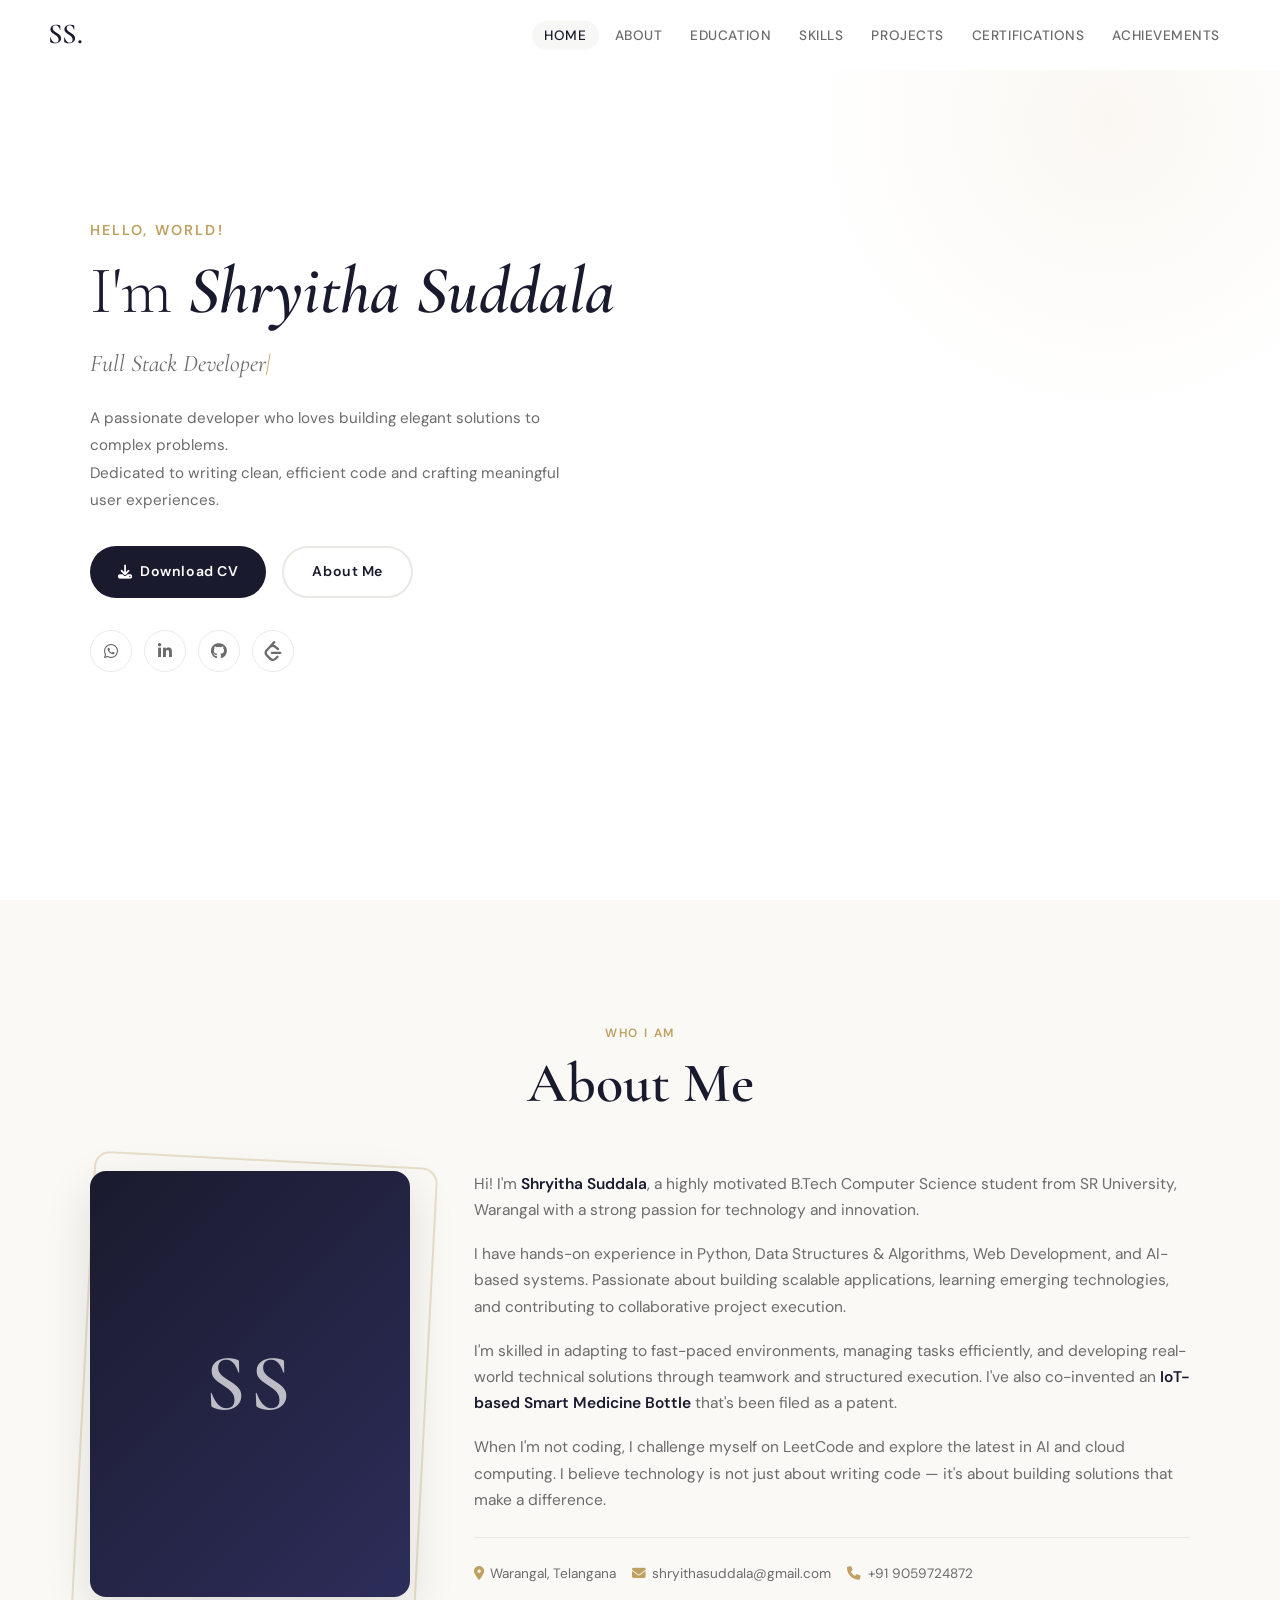
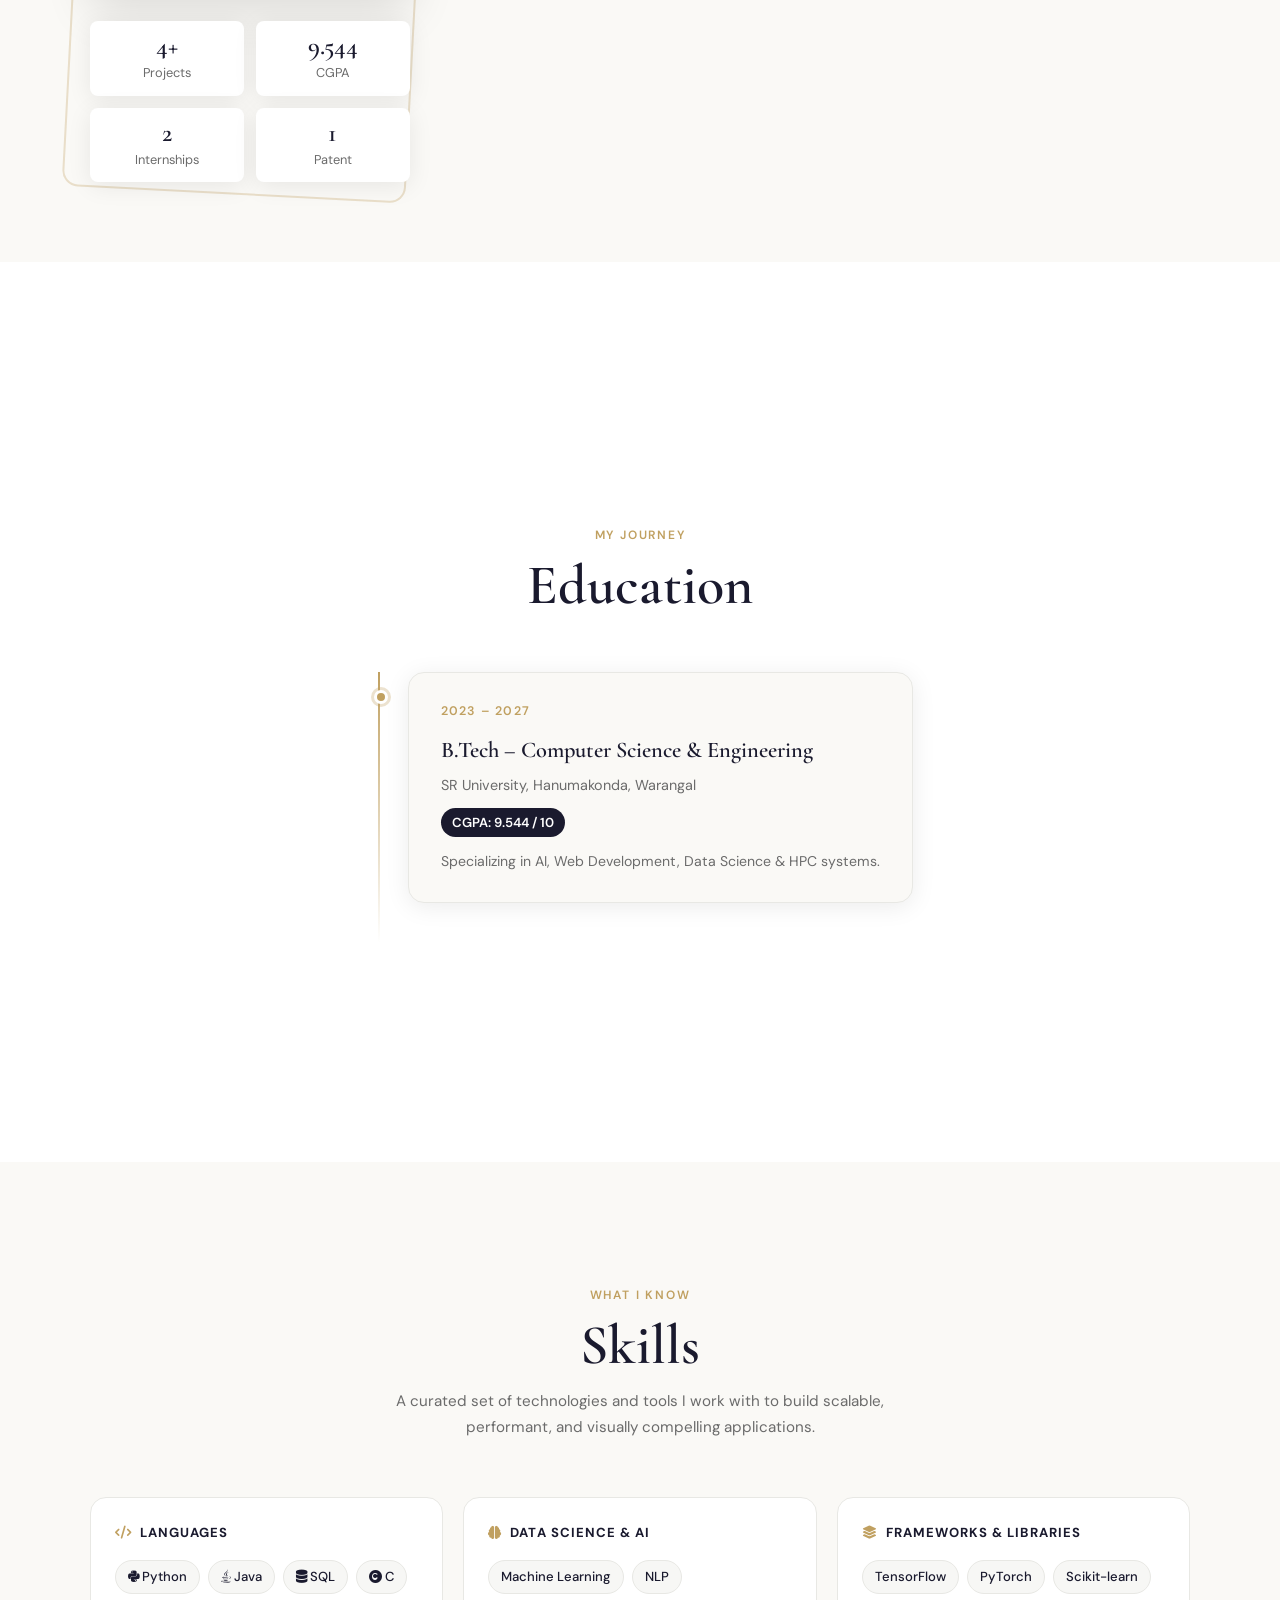
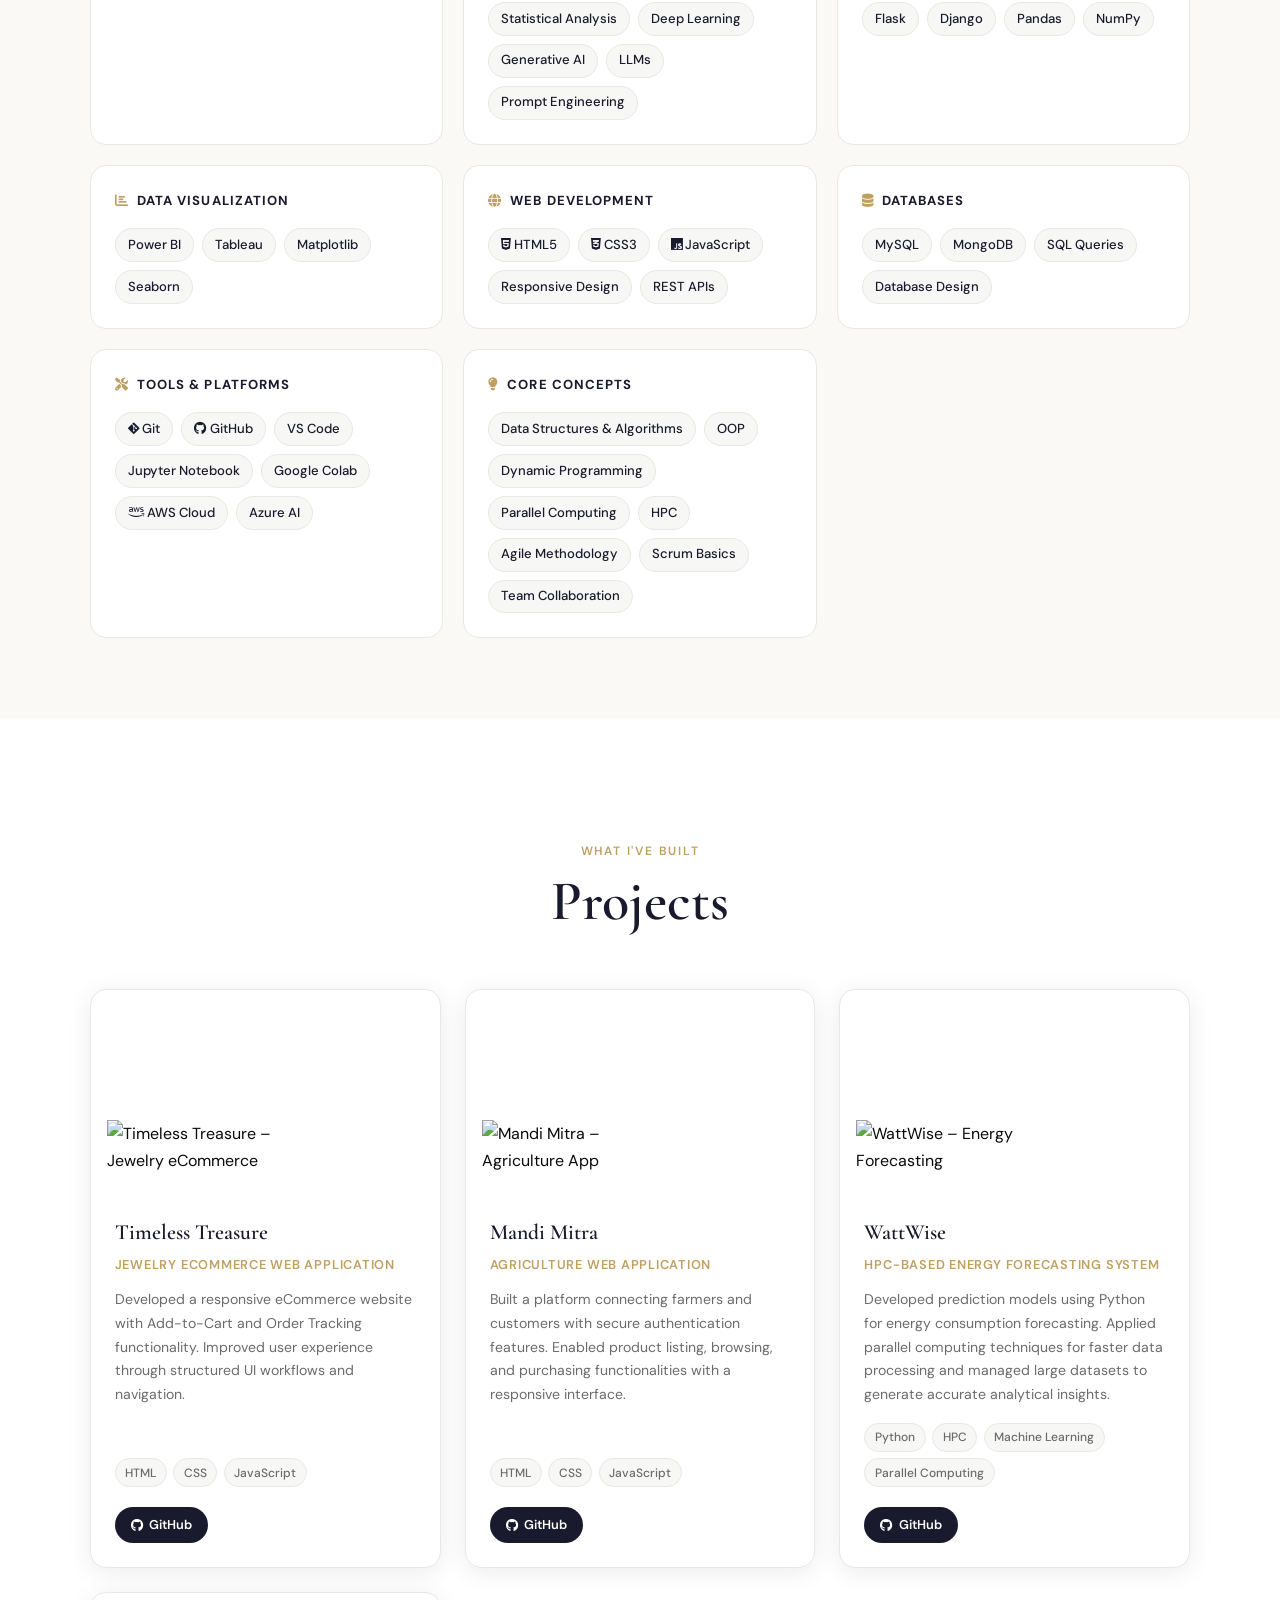
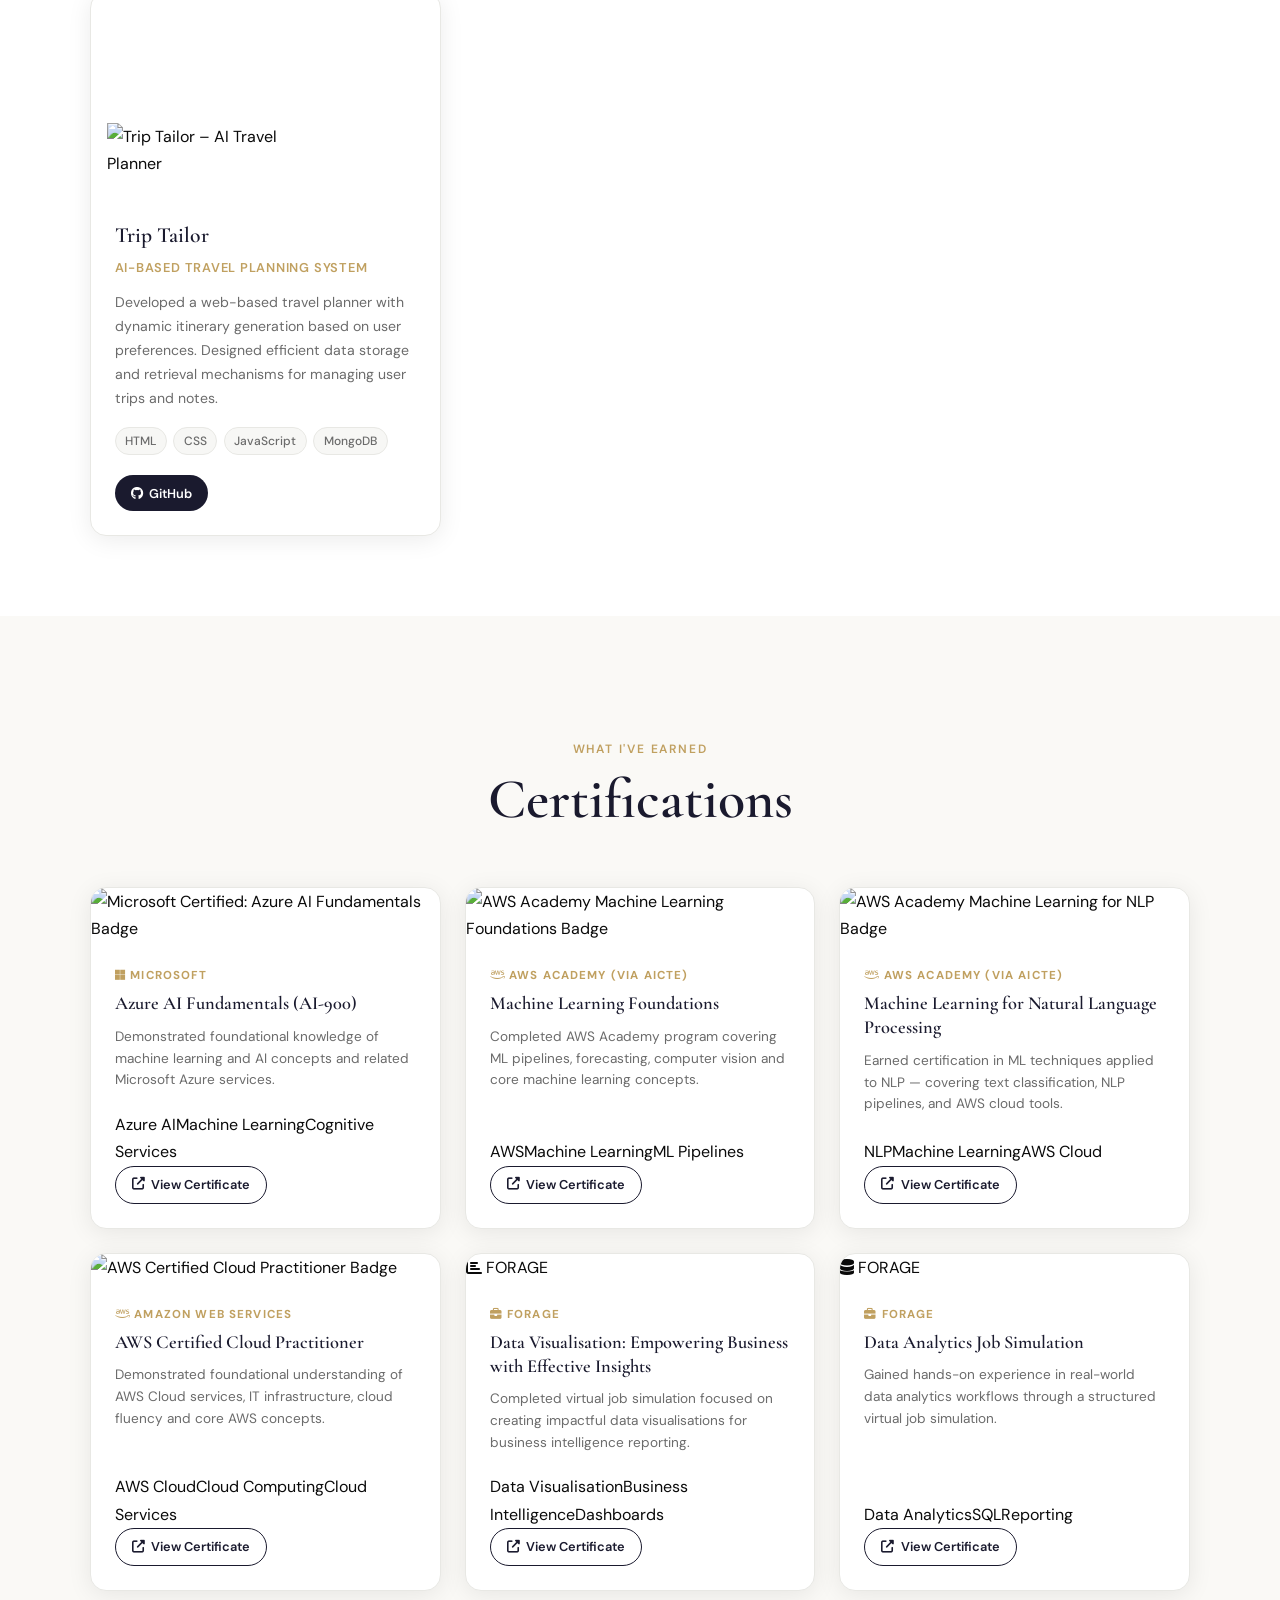
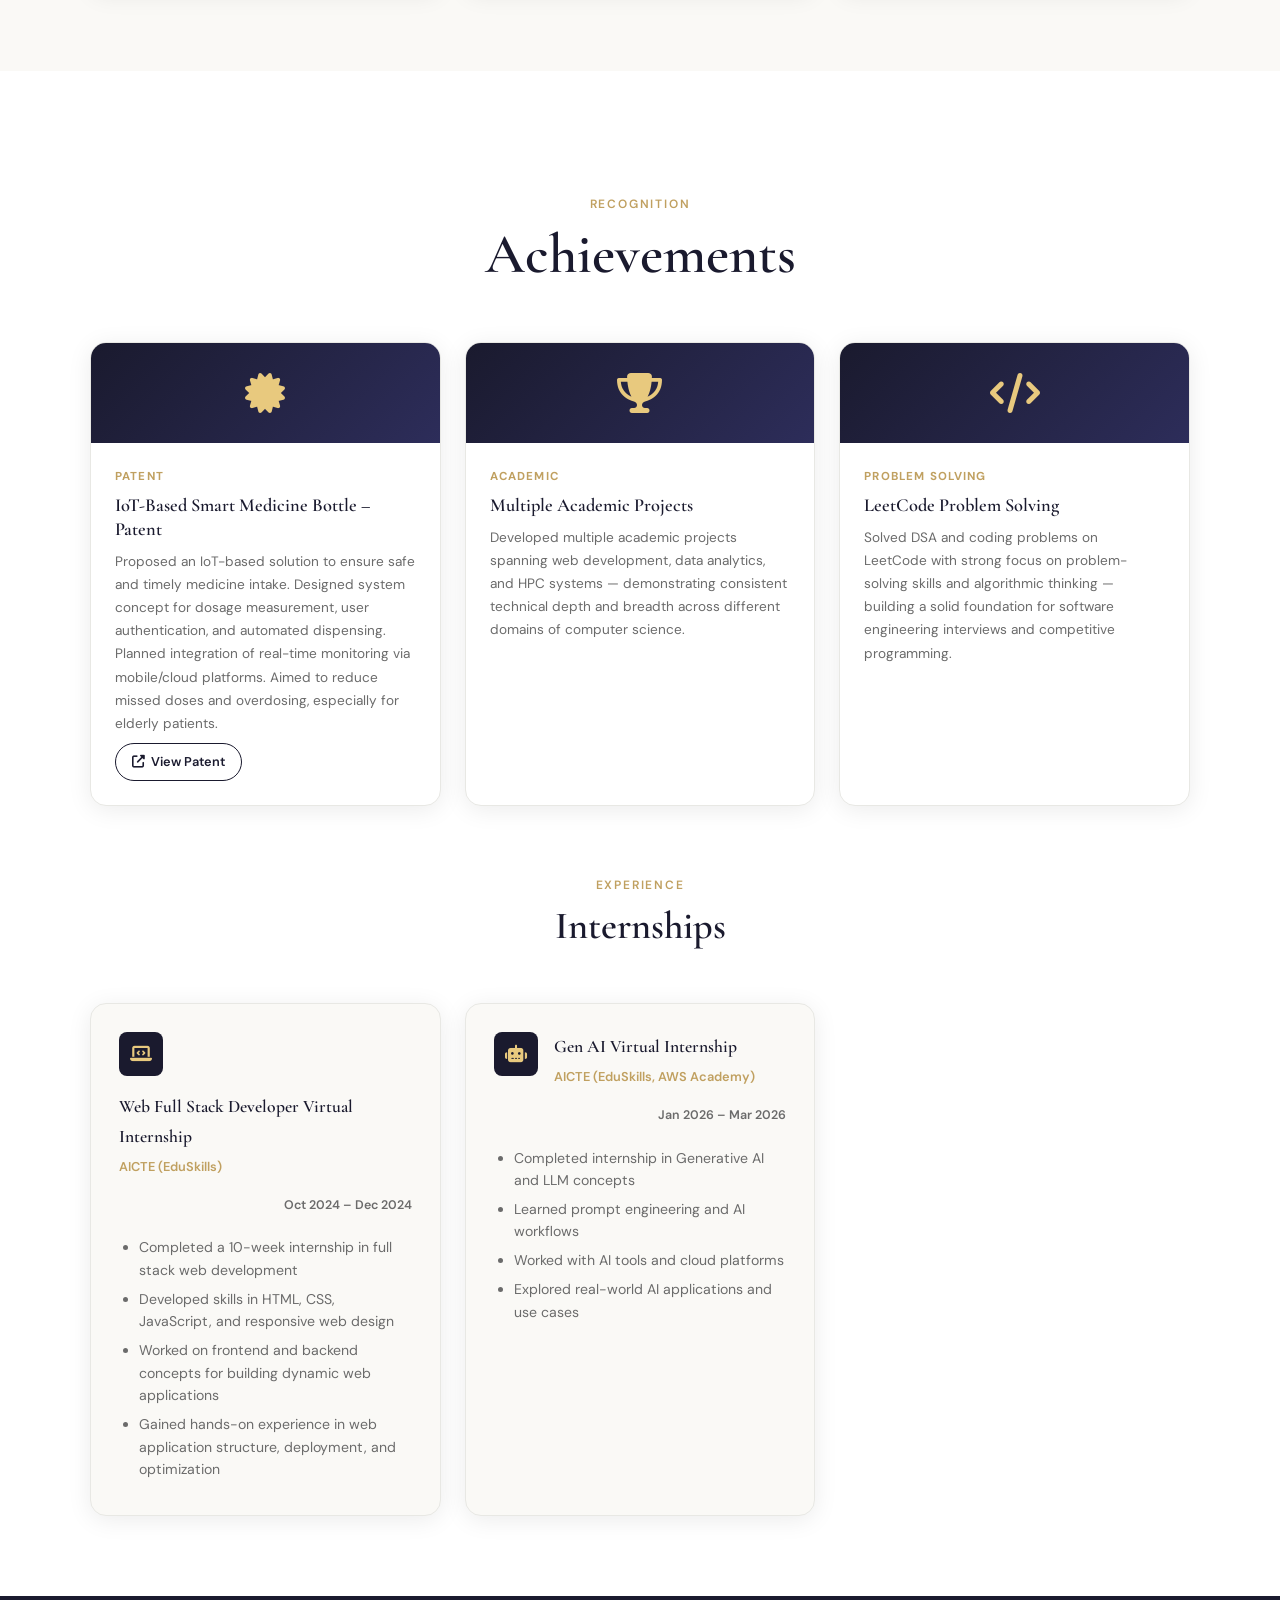
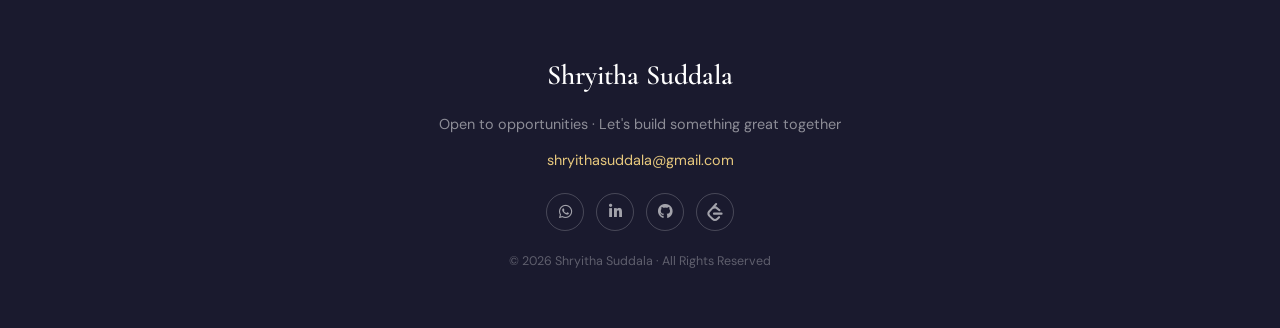
==== index-1.html @ ab0cfb97 "first commit" ====
<!DOCTYPE html>
<html lang="en">
<head>
  <meta charset="UTF-8" />
  <meta name="viewport" content="width=device-width, initial-scale=1.0, maximum-scale=5" />
  <title>Shryitha Suddala – Portfolio</title>
  <link rel="stylesheet" href="style.css" />
  <link rel="preconnect" href="https://fonts.googleapis.com" />
  <link rel="preconnect" href="https://fonts.gstatic.com" crossorigin />
  <link href="https://fonts.googleapis.com/css2?family=Cormorant+Garamond:ital,wght@0,300;0,400;0,600;1,300;1,400&family=DM+Sans:wght@300;400;500;600&display=swap" rel="stylesheet" />
  <link rel="stylesheet" href="https://cdnjs.cloudflare.com/ajax/libs/font-awesome/6.5.0/css/all.min.css" />
</head>
<body>

  <!-- ===== NAVBAR ===== -->
  <nav class="navbar" id="navbar">
    <div class="nav-logo">SS.</div>
    <ul class="nav-links" id="navLinks">
      <li><a href="#home" class="nav-link active">Home</a></li>
      <li><a href="#about" class="nav-link">About</a></li>
      <li><a href="#education" class="nav-link">Education</a></li>
      <li><a href="#skills" class="nav-link">Skills</a></li>
      <li><a href="#projects" class="nav-link">Projects</a></li>
      <li><a href="#certifications" class="nav-link">Certifications</a></li>
      <li><a href="#achievements" class="nav-link">Achievements</a></li>
    </ul>
    <button class="hamburger" id="hamburger" aria-label="Toggle menu">
      <span></span><span></span><span></span>
    </button>
  </nav>

  <!-- ===== HOME ===== -->
  <section class="section home-section" id="home">
    <div class="home-bg-decor"></div>
    <div class="home-content">
      <p class="home-greeting animate-fade-up" style="animation-delay:0.1s">Hello, World!</p>
      <h1 class="home-name animate-fade-up" style="animation-delay:0.25s">
        I'm <em>Shryitha Suddala</em>
      </h1>
      <div class="home-subtitle animate-fade-up" style="animation-delay:0.4s">
        <span class="typed-text" id="typedText"></span><span class="cursor">|</span>
      </div>
      <p class="home-tagline animate-fade-up" style="animation-delay:0.55s">
        A passionate developer who loves building elegant solutions to complex problems.<br>
        Dedicated to writing clean, efficient code and crafting meaningful user experiences.
      </p>
      <div class="home-actions animate-fade-up" style="animation-delay:0.7s">
        <a href="assets/Shryitha_Resume.pdf" class="btn-primary" download>
          <i class="fas fa-download"></i> Download CV
        </a>
        <a href="#about" class="btn-outline">About Me</a>
      </div>
      <div class="social-icons animate-fade-up" style="animation-delay:0.85s">
        <a href="https://wa.me/919059724872" target="_blank" title="WhatsApp" class="social-icon">
          <i class="fab fa-whatsapp"></i>
        </a>
        <a href="https://linkedin.com/in/shryitha-suddala" target="_blank" title="LinkedIn" class="social-icon">
          <i class="fab fa-linkedin-in"></i>
        </a>
        <a href="https://github.com/shryitha" target="_blank" title="GitHub" class="social-icon">
          <i class="fab fa-github"></i>
        </a>
        <a href="https://leetcode.com/shryitha" target="_blank" title="LeetCode" class="social-icon leetcode-icon">
          <!-- LeetCode custom SVG -->
          <svg viewBox="0 0 24 24" width="20" height="20" fill="currentColor">
            <path d="M13.483 0a1.374 1.374 0 0 0-.961.438L7.116 6.226l-3.854 4.126a5.266 5.266 0 0 0-1.209 2.104 5.35 5.35 0 0 0-.125.513 5.527 5.527 0 0 0 .062 2.362 5.83 5.83 0 0 0 .349 1.017 5.938 5.938 0 0 0 1.271 1.818l4.277 4.193.039.038c2.248 2.165 5.852 2.133 8.063-.074l2.396-2.392c.54-.54.54-1.414.003-1.955a1.378 1.378 0 0 0-1.951-.003l-2.396 2.392a3.021 3.021 0 0 1-4.205.038l-.02-.019-4.276-4.193c-.652-.64-.972-1.469-.948-2.263a2.68 2.68 0 0 1 .066-.523 2.545 2.545 0 0 1 .619-1.164L9.13 8.114c1.058-1.134 3.204-1.27 4.43-.278l3.501 2.831c.593.48 1.461.387 1.94-.207a1.384 1.384 0 0 0-.207-1.943l-3.5-2.831c-.8-.647-1.766-1.045-2.774-1.202l2.015-2.158A1.384 1.384 0 0 0 13.483 0zm-2.866 12.815a1.38 1.38 0 0 0-1.38 1.382 1.38 1.38 0 0 0 1.38 1.382H20.79a1.38 1.38 0 0 0 1.38-1.382 1.38 1.38 0 0 0-1.38-1.382z"/>
          </svg>
        </a>
      </div>
    </div>
    <div class="home-photo-wrap animate-scale-in" style="animation-delay:0.3s">
      <div class="home-photo-ring"></div>
      <div class="home-photo-ring ring2"></div>
      <div class="home-photo">
        <img src="assets/images/profile.jpg" alt="Shryitha Suddala" onerror="this.style.display='none';this.parentElement.classList.add('photo-placeholder')" />
        <div class="photo-initials">SS</div>
      </div>
      <div class="badge badge-1">
        <i class="fas fa-code"></i> Developer
      </div>
      <div class="badge badge-2">
        <i class="fas fa-graduation-cap"></i> CGPA 9.544
      </div>
    </div>
  </section>

  <!-- ===== ABOUT ===== -->
  <section class="section about-section" id="about">
    <div class="section-header">
      <span class="section-label">Who I Am</span>
      <h2 class="section-title">About Me</h2>
    </div>
    <div class="about-grid">
      <div class="about-photo-wrap">
        <div class="about-photo-border"></div>
        <div class="about-photo">
          <img src="assets/images/profile.jpg" alt="Shryitha Suddala" onerror="this.style.display='none';this.parentElement.classList.add('photo-placeholder')" />
          <div class="photo-initials">SS</div>
        </div>
        <div class="about-stats">
          <div class="stat-chip"><span>4+</span> Projects</div>
          <div class="stat-chip"><span>9.544</span> CGPA</div>
          <div class="stat-chip"><span>2</span> Internships</div>
          <div class="stat-chip"><span>1</span> Patent</div>
        </div>
      </div>
      <div class="about-text">
        <p>Hi! I'm <strong>Shryitha Suddala</strong>, a highly motivated B.Tech Computer Science student from SR University, Warangal with a strong passion for technology and innovation.</p>
        <p>I have hands-on experience in Python, Data Structures & Algorithms, Web Development, and AI-based systems. Passionate about building scalable applications, learning emerging technologies, and contributing to collaborative project execution.</p>
        <p>I'm skilled in adapting to fast-paced environments, managing tasks efficiently, and developing real-world technical solutions through teamwork and structured execution. I've also co-invented an <strong>IoT-based Smart Medicine Bottle</strong> that's been filed as a patent.</p>
        <p>When I'm not coding, I challenge myself on LeetCode and explore the latest in AI and cloud computing. I believe technology is not just about writing code — it's about building solutions that make a difference.</p>
        <div class="about-contact-row">
          <span><i class="fas fa-map-marker-alt"></i> Warangal, Telangana</span>
          <span><i class="fas fa-envelope"></i> shryithasuddala@gmail.com</span>
          <span><i class="fas fa-phone"></i> +91 9059724872</span>
        </div>
      </div>
    </div>
  </section>

  <!-- ===== EDUCATION ===== -->
  <section class="section education-section" id="education">
    <div class="section-header">
      <span class="section-label">My Journey</span>
      <h2 class="section-title">Education</h2>
    </div>
    <div class="timeline">
      <div class="timeline-item">
        <div class="timeline-dot"></div>
        <div class="timeline-card">
          <div class="timeline-date">2023 – 2027</div>
          <h3>B.Tech – Computer Science & Engineering</h3>
          <p class="timeline-inst">SR University, Hanumakonda, Warangal</p>
          <div class="timeline-cgpa">CGPA: 9.544 / 10</div>
          <p class="timeline-note">Specializing in AI, Web Development, Data Science & HPC systems.</p>
        </div>
      </div>
    </div>
  </section>

  <!-- ===== SKILLS ===== -->
  <section class="section skills-section" id="skills">
    <div class="section-header">
      <span class="section-label">What I Know</span>
      <h2 class="section-title">Skills</h2>
      <p class="section-sub">A curated set of technologies and tools I work with to build scalable, performant, and visually compelling applications.</p>
    </div>
    <div class="skills-grid">

      <div class="skill-group">
        <div class="skill-group-header"><i class="fas fa-code"></i> Languages</div>
        <div class="skill-tags">
          <span><i class="fab fa-python"></i> Python</span>
          <span><i class="fab fa-java"></i> Java</span>
          <span><i class="fas fa-database"></i> SQL</span>
          <span><i class="fas fa-copyright"></i> C</span>
        </div>
      </div>

      <div class="skill-group">
        <div class="skill-group-header"><i class="fas fa-brain"></i> Data Science & AI</div>
        <div class="skill-tags">
          <span>Machine Learning</span>
          <span>NLP</span>
          <span>Statistical Analysis</span>
          <span>Deep Learning</span>
          <span>Generative AI</span>
          <span>LLMs</span>
          <span>Prompt Engineering</span>
        </div>
      </div>

      <div class="skill-group">
        <div class="skill-group-header"><i class="fas fa-layer-group"></i> Frameworks & Libraries</div>
        <div class="skill-tags">
          <span>TensorFlow</span>
          <span>PyTorch</span>
          <span>Scikit-learn</span>
          <span>Flask</span>
          <span>Django</span>
          <span>Pandas</span>
          <span>NumPy</span>
        </div>
      </div>

      <div class="skill-group">
        <div class="skill-group-header"><i class="fas fa-chart-bar"></i> Data Visualization</div>
        <div class="skill-tags">
          <span>Power BI</span>
          <span>Tableau</span>
          <span>Matplotlib</span>
          <span>Seaborn</span>
        </div>
      </div>

      <div class="skill-group">
        <div class="skill-group-header"><i class="fas fa-globe"></i> Web Development</div>
        <div class="skill-tags">
          <span><i class="fab fa-html5"></i> HTML5</span>
          <span><i class="fab fa-css3-alt"></i> CSS3</span>
          <span><i class="fab fa-js"></i> JavaScript</span>
          <span>Responsive Design</span>
          <span>REST APIs</span>
        </div>
      </div>

      <div class="skill-group">
        <div class="skill-group-header"><i class="fas fa-database"></i> Databases</div>
        <div class="skill-tags">
          <span>MySQL</span>
          <span>MongoDB</span>
          <span>SQL Queries</span>
          <span>Database Design</span>
        </div>
      </div>

      <div class="skill-group">
        <div class="skill-group-header"><i class="fas fa-tools"></i> Tools & Platforms</div>
        <div class="skill-tags">
          <span><i class="fab fa-git-alt"></i> Git</span>
          <span><i class="fab fa-github"></i> GitHub</span>
          <span>VS Code</span>
          <span>Jupyter Notebook</span>
          <span>Google Colab</span>
          <span><i class="fab fa-aws"></i> AWS Cloud</span>
          <span>Azure AI</span>
        </div>
      </div>

      <div class="skill-group">
        <div class="skill-group-header"><i class="fas fa-lightbulb"></i> Core Concepts</div>
        <div class="skill-tags">
          <span>Data Structures & Algorithms</span>
          <span>OOP</span>
          <span>Dynamic Programming</span>
          <span>Parallel Computing</span>
          <span>HPC</span>
          <span>Agile Methodology</span>
          <span>Scrum Basics</span>
          <span>Team Collaboration</span>
        </div>
      </div>

    </div>
  </section>

  <!-- ===== PROJECTS ===== -->
  <section class="section projects-section" id="projects">
    <div class="section-header">
      <span class="section-label">What I've Built</span>
      <h2 class="section-title">Projects</h2>
    </div>
    <div class="projects-grid">

      <!-- Timeless Treasure -->
      <div class="project-card">
        <div class="project-img">
          <img src="https://images.unsplash.com/photo-1515562141207-7a88fb7ce338?w=600&q=80&fit=crop" alt="Timeless Treasure – Jewelry eCommerce" loading="lazy" />
          <div class="project-overlay">
            <div class="project-category">Web Development</div>
          </div>
        </div>
        <div class="project-body">
          <h3>Timeless Treasure</h3>
          <p class="project-sub">Jewelry eCommerce Web Application</p>
          <p class="project-desc">Developed a responsive eCommerce website with Add-to-Cart and Order Tracking functionality. Improved user experience through structured UI workflows and navigation.</p>
          <div class="project-tags">
            <span>HTML</span><span>CSS</span><span>JavaScript</span>
          </div>
          <div class="project-links">
            <a href="https://github.com/Shryitha/timeless-treasure" target="_blank" class="project-btn"><i class="fab fa-github"></i> GitHub</a>
          </div>
        </div>
      </div>

      <!-- Mandi Mitra -->
      <div class="project-card">
        <div class="project-img">
          <img src="https://images.unsplash.com/photo-1574323347407-f5e1ad6d020b?w=600&q=80&fit=crop" alt="Mandi Mitra – Agriculture App" loading="lazy" />
          <div class="project-overlay">
            <div class="project-category">Smart Agriculture</div>
          </div>
        </div>
        <div class="project-body">
          <h3>Mandi Mitra</h3>
          <p class="project-sub">Agriculture Web Application</p>
          <p class="project-desc">Built a platform connecting farmers and customers with secure authentication features. Enabled product listing, browsing, and purchasing functionalities with a responsive interface.</p>
          <div class="project-tags">
            <span>HTML</span><span>CSS</span><span>JavaScript</span>
          </div>
          <div class="project-links">
            <a href="https://github.com/Shryitha/mandi-mitra" target="_blank" class="project-btn"><i class="fab fa-github"></i> GitHub</a>
          </div>
        </div>
      </div>

      <!-- WattWise -->
      <div class="project-card">
        <div class="project-img">
          <img src="https://images.unsplash.com/photo-1473341304170-971dccb5ac1e?w=600&q=80&fit=crop" alt="WattWise – Energy Forecasting" loading="lazy" />
          <div class="project-overlay">
            <div class="project-category">High Performance Computing</div>
          </div>
        </div>
        <div class="project-body">
          <h3>WattWise</h3>
          <p class="project-sub">HPC-Based Energy Forecasting System</p>
          <p class="project-desc">Developed prediction models using Python for energy consumption forecasting. Applied parallel computing techniques for faster data processing and managed large datasets to generate accurate analytical insights.</p>
          <div class="project-tags">
            <span>Python</span><span>HPC</span><span>Machine Learning</span><span>Parallel Computing</span>
          </div>
          <div class="project-links">
            <a href="https://github.com/Shryitha/wattwise" target="_blank" class="project-btn"><i class="fab fa-github"></i> GitHub</a>
          </div>
        </div>
      </div>

      <!-- Trip Tailor -->
      <div class="project-card">
        <div class="project-img">
          <img src="https://images.unsplash.com/photo-1488646953014-85cb44e25828?w=600&q=80&fit=crop" alt="Trip Tailor – AI Travel Planner" loading="lazy" />
          <div class="project-overlay">
            <div class="project-category">Artificial Intelligence</div>
          </div>
        </div>
        <div class="project-body">
          <h3>Trip Tailor</h3>
          <p class="project-sub">AI-Based Travel Planning System</p>
          <p class="project-desc">Developed a web-based travel planner with dynamic itinerary generation based on user preferences. Designed efficient data storage and retrieval mechanisms for managing user trips and notes.</p>
          <div class="project-tags">
            <span>HTML</span><span>CSS</span><span>JavaScript</span><span>MongoDB</span>
          </div>
          <div class="project-links">
            <a href="https://github.com/Shryitha/trip-tailor" target="_blank" class="project-btn"><i class="fab fa-github"></i> GitHub</a>
          </div>
        </div>
      </div>

    </div>
  </section>

  <!-- ===== CERTIFICATIONS ===== -->
  <section class="section certs-section" id="certifications">
    <div class="section-header">
      <span class="section-label">What I've Earned</span>
      <h2 class="section-title">Certifications</h2>
    </div>
    <div class="certs-grid">

      <!-- Microsoft Azure AI-900 -->
      <div class="cert-card">
        <div class="cert-badge-wrap">
          <img
            src="https://images.credly.com/images/4136ced8-75d5-4afb-8677-40b6236e2672/azure-ai-fundamentals-600x600.png"
            alt="Microsoft Certified: Azure AI Fundamentals Badge"
            class="cert-badge-img"
            loading="lazy"
          />
        </div>
        <div class="cert-body">
          <span class="cert-issuer"><i class="fab fa-microsoft"></i> Microsoft</span>
          <h3>Azure AI Fundamentals (AI-900)</h3>
          <p class="cert-desc">Demonstrated foundational knowledge of machine learning and AI concepts and related Microsoft Azure services.</p>
          <div class="cert-skills">
            <span>Azure AI</span><span>Machine Learning</span><span>Cognitive Services</span>
          </div>
          <a href="https://learn.microsoft.com/en-us/credentials/certifications/azure-ai-fundamentals/" class="cert-btn" target="_blank"><i class="fas fa-external-link-alt"></i> View Certificate</a>
        </div>
      </div>

      <!-- AWS ML Foundations -->
      <div class="cert-card">
        <div class="cert-badge-wrap">
          <img
            src="https://images.credly.com/images/727c2754-d727-4e27-a1aa-3de2425ce239/blob"
            alt="AWS Academy Machine Learning Foundations Badge"
            class="cert-badge-img"
            loading="lazy"
          />
        </div>
        <div class="cert-body">
          <span class="cert-issuer"><i class="fab fa-aws"></i> AWS Academy (via AICTE)</span>
          <h3>Machine Learning Foundations</h3>
          <p class="cert-desc">Completed AWS Academy program covering ML pipelines, forecasting, computer vision and core machine learning concepts.</p>
          <div class="cert-skills">
            <span>AWS</span><span>Machine Learning</span><span>ML Pipelines</span>
          </div>
          <a href="https://www.credly.com/org/amazon-web-services/badge/aws-academy-graduate-aws-academy-machine-learning-foundations" class="cert-btn" target="_blank"><i class="fas fa-external-link-alt"></i> View Certificate</a>
        </div>
      </div>

      <!-- AWS ML for NLP -->
      <div class="cert-card">
        <div class="cert-badge-wrap">
          <img
            src="https://images.credly.com/images/683b2e3c-0d28-42a2-ab84-7203a209f9d0/blob"
            alt="AWS Academy Machine Learning for NLP Badge"
            class="cert-badge-img"
            loading="lazy"
          />
        </div>
        <div class="cert-body">
          <span class="cert-issuer"><i class="fab fa-aws"></i> AWS Academy (via AICTE)</span>
          <h3>Machine Learning for Natural Language Processing</h3>
          <p class="cert-desc">Earned certification in ML techniques applied to NLP — covering text classification, NLP pipelines, and AWS cloud tools.</p>
          <div class="cert-skills">
            <span>NLP</span><span>Machine Learning</span><span>AWS Cloud</span>
          </div>
          <a href="https://www.credly.com/org/amazon-web-services/badge/aws-academy-graduate-aws-academy-machine-learning-for-natural-language-processing" class="cert-btn" target="_blank"><i class="fas fa-external-link-alt"></i> View Certificate</a>
        </div>
      </div>

      <!-- AWS Cloud Practitioner -->
      <div class="cert-card">
        <div class="cert-badge-wrap">
          <img
            src="https://images.credly.com/images/00634f82-b07f-4bbd-a6bb-53de397fc3a6/image.png"
            alt="AWS Certified Cloud Practitioner Badge"
            class="cert-badge-img"
            loading="lazy"
          />
        </div>
        <div class="cert-body">
          <span class="cert-issuer"><i class="fab fa-aws"></i> Amazon Web Services</span>
          <h3>AWS Certified Cloud Practitioner</h3>
          <p class="cert-desc">Demonstrated foundational understanding of AWS Cloud services, IT infrastructure, cloud fluency and core AWS concepts.</p>
          <div class="cert-skills">
            <span>AWS Cloud</span><span>Cloud Computing</span><span>Cloud Services</span>
          </div>
          <a href="https://www.credly.com/org/amazon-web-services/badge/aws-certified-cloud-practitioner" class="cert-btn" target="_blank"><i class="fas fa-external-link-alt"></i> View Certificate</a>
        </div>
      </div>

      <!-- Forage Data Visualisation -->
      <div class="cert-card">
        <div class="cert-badge-wrap forage-badge">
          <div class="forage-badge-inner">
            <i class="fas fa-chart-bar"></i>
            <span>FORAGE</span>
          </div>
        </div>
        <div class="cert-body">
          <span class="cert-issuer"><i class="fas fa-briefcase"></i> Forage</span>
          <h3>Data Visualisation: Empowering Business with Effective Insights</h3>
          <p class="cert-desc">Completed virtual job simulation focused on creating impactful data visualisations for business intelligence reporting.</p>
          <div class="cert-skills">
            <span>Data Visualisation</span><span>Business Intelligence</span><span>Dashboards</span>
          </div>
          <a href="https://www.theforage.com/" class="cert-btn" target="_blank"><i class="fas fa-external-link-alt"></i> View Certificate</a>
        </div>
      </div>

      <!-- Forage Data Analytics -->
      <div class="cert-card">
        <div class="cert-badge-wrap forage-badge">
          <div class="forage-badge-inner">
            <i class="fas fa-database"></i>
            <span>FORAGE</span>
          </div>
        </div>
        <div class="cert-body">
          <span class="cert-issuer"><i class="fas fa-briefcase"></i> Forage</span>
          <h3>Data Analytics Job Simulation</h3>
          <p class="cert-desc">Gained hands-on experience in real-world data analytics workflows through a structured virtual job simulation.</p>
          <div class="cert-skills">
            <span>Data Analytics</span><span>SQL</span><span>Reporting</span>
          </div>
          <a href="https://www.theforage.com/" class="cert-btn" target="_blank"><i class="fas fa-external-link-alt"></i> View Certificate</a>
        </div>
      </div>

    </div>
  </section>

  <!-- ===== ACHIEVEMENTS ===== -->
  <section class="section achievements-section" id="achievements">
    <div class="section-header">
      <span class="section-label">Recognition</span>
      <h2 class="section-title">Achievements</h2>
    </div>
    <div class="achievements-grid">

      <div class="achievement-card">
        <div class="achievement-icon">
          <i class="fas fa-certificate"></i>
        </div>
        <div class="achievement-body">
          <div class="achievement-tag">Patent</div>
          <h3>IoT-Based Smart Medicine Bottle – Patent</h3>
          <p>Proposed an IoT-based solution to ensure safe and timely medicine intake. Designed system concept for dosage measurement, user authentication, and automated dispensing. Planned integration of real-time monitoring via mobile/cloud platforms. Aimed to reduce missed doses and overdosing, especially for elderly patients.</p>
          <a href="#" class="cert-btn" target="_blank"><i class="fas fa-external-link-alt"></i> View Patent</a>
        </div>
      </div>

      <div class="achievement-card">
        <div class="achievement-icon">
          <i class="fas fa-trophy"></i>
        </div>
        <div class="achievement-body">
          <div class="achievement-tag">Academic</div>
          <h3>Multiple Academic Projects</h3>
          <p>Developed multiple academic projects spanning web development, data analytics, and HPC systems — demonstrating consistent technical depth and breadth across different domains of computer science.</p>
        </div>
      </div>

      <div class="achievement-card">
        <div class="achievement-icon">
          <i class="fas fa-code"></i>
        </div>
        <div class="achievement-body">
          <div class="achievement-tag">Problem Solving</div>
          <h3>LeetCode Problem Solving</h3>
          <p>Solved DSA and coding problems on LeetCode with strong focus on problem-solving skills and algorithmic thinking — building a solid foundation for software engineering interviews and competitive programming.</p>
        </div>
      </div>

    </div>

    <!-- Internships inside achievements for completeness -->
    <div class="section-header" style="margin-top:4rem;">
      <span class="section-label">Experience</span>
      <h2 class="section-title" style="font-size:clamp(1.6rem,3vw,2.4rem);">Internships</h2>
    </div>
    <div class="internship-grid">
      <div class="internship-card">
        <div class="internship-header">
          <div class="internship-icon"><i class="fas fa-laptop-code"></i></div>
          <div>
            <h3>Web Full Stack Developer Virtual Internship</h3>
            <span class="internship-org">AICTE (EduSkills)</span>
          </div>
          <span class="internship-date">Oct 2024 – Dec 2024</span>
        </div>
        <ul>
          <li>Completed a 10-week internship in full stack web development</li>
          <li>Developed skills in HTML, CSS, JavaScript, and responsive web design</li>
          <li>Worked on frontend and backend concepts for building dynamic web applications</li>
          <li>Gained hands-on experience in web application structure, deployment, and optimization</li>
        </ul>
      </div>
      <div class="internship-card">
        <div class="internship-header">
          <div class="internship-icon"><i class="fas fa-robot"></i></div>
          <div>
            <h3>Gen AI Virtual Internship</h3>
            <span class="internship-org">AICTE (EduSkills, AWS Academy)</span>
          </div>
          <span class="internship-date">Jan 2026 – Mar 2026</span>
        </div>
        <ul>
          <li>Completed internship in Generative AI and LLM concepts</li>
          <li>Learned prompt engineering and AI workflows</li>
          <li>Worked with AI tools and cloud platforms</li>
          <li>Explored real-world AI applications and use cases</li>
        </ul>
      </div>
    </div>
  </section>

  <!-- ===== FOOTER ===== -->
  <footer class="footer">
    <div class="footer-inner">
      <p class="footer-name">Shryitha Suddala</p>
      <p class="footer-tagline">Open to opportunities · Let's build something great together</p>
      <a href="mailto:shryithasuddala@gmail.com" class="footer-email">shryithasuddala@gmail.com</a>
      <div class="footer-socials">
        <a href="https://wa.me/919059724872" target="_blank" title="WhatsApp"><i class="fab fa-whatsapp"></i></a>
        <a href="https://linkedin.com/in/shryitha-suddala" target="_blank" title="LinkedIn"><i class="fab fa-linkedin-in"></i></a>
        <a href="https://github.com/shryitha" target="_blank" title="GitHub"><i class="fab fa-github"></i></a>
        <a href="https://leetcode.com/shryitha" target="_blank" title="LeetCode">
          <svg viewBox="0 0 24 24" width="18" height="18" fill="currentColor">
            <path d="M13.483 0a1.374 1.374 0 0 0-.961.438L7.116 6.226l-3.854 4.126a5.266 5.266 0 0 0-1.209 2.104 5.35 5.35 0 0 0-.125.513 5.527 5.527 0 0 0 .062 2.362 5.83 5.83 0 0 0 .349 1.017 5.938 5.938 0 0 0 1.271 1.818l4.277 4.193.039.038c2.248 2.165 5.852 2.133 8.063-.074l2.396-2.392c.54-.54.54-1.414.003-1.955a1.378 1.378 0 0 0-1.951-.003l-2.396 2.392a3.021 3.021 0 0 1-4.205.038l-.02-.019-4.276-4.193c-.652-.64-.972-1.469-.948-2.263a2.68 2.68 0 0 1 .066-.523 2.545 2.545 0 0 1 .619-1.164L9.13 8.114c1.058-1.134 3.204-1.27 4.43-.278l3.501 2.831c.593.48 1.461.387 1.94-.207a1.384 1.384 0 0 0-.207-1.943l-3.5-2.831c-.8-.647-1.766-1.045-2.774-1.202l2.015-2.158A1.384 1.384 0 0 0 13.483 0zm-2.866 12.815a1.38 1.38 0 0 0-1.38 1.382 1.38 1.38 0 0 0 1.38 1.382H20.79a1.38 1.38 0 0 0 1.38-1.382 1.38 1.38 0 0 0-1.38-1.382z"/>
          </svg>
        </a>
      </div>
      <p class="footer-copy">© 2026 Shryitha Suddala · All Rights Reserved</p>
    </div>
  </footer>

  <a href="#home" class="back-to-top" id="backToTop" title="Back to top"><i class="fas fa-arrow-up"></i></a>

  <script src="script.js"></script>
</body>
</html>
---- style.css ----
/* ===========================
   SHRYITHA SUDDALA – PORTFOLIO
   =========================== */

/* ---- CSS Variables ---- */
:root {
  --white: #ffffff;
  --black: #0a0a0a;
  --off-white: #f7f7f5;
  --cream: #faf9f6;
  --accent: #1a1a2e;
  --accent2: #c0a060;
  --accent3: #e8c97e;
  --muted: #6b6b6b;
  --border: #e8e8e4;
  --card-bg: #ffffff;
  --shadow: 0 4px 24px rgba(0,0,0,0.08);
  --shadow-lg: 0 16px 48px rgba(0,0,0,0.12);
  --radius: 16px;
  --radius-sm: 8px;
  --nav-h: 70px;
  --font-display: 'Cormorant Garamond', Georgia, serif;
  --font-body: 'DM Sans', system-ui, sans-serif;
  --transition: 0.3s cubic-bezier(0.4,0,0.2,1);
}

/* ---- Reset ---- */
*, *::before, *::after { box-sizing: border-box; margin: 0; padding: 0; }
html { scroll-behavior: smooth; }
body {
  font-family: var(--font-body);
  background: var(--white);
  color: var(--black);
  line-height: 1.7;
  overflow-x: hidden;
}
img { max-width: 100%; display: block; }
a { text-decoration: none; color: inherit; }
ul { list-style: none; }

/* ---- Scrollbar ---- */
::-webkit-scrollbar { width: 6px; }
::-webkit-scrollbar-track { background: var(--cream); }
::-webkit-scrollbar-thumb { background: var(--accent2); border-radius: 10px; }

/* ============================================================
   NAVBAR
   ============================================================ */
.navbar {
  position: fixed;
  top: 0; left: 0; right: 0;
  z-index: 1000;
  height: var(--nav-h);
  display: flex;
  align-items: center;
  justify-content: space-between;
  padding: 0 clamp(1.5rem, 5vw, 3rem);
  background: rgba(255,255,255,0.92);
  backdrop-filter: blur(16px);
  -webkit-backdrop-filter: blur(16px);
  border-bottom: 1px solid transparent;
  transition: border-color var(--transition), box-shadow var(--transition);
}
.navbar.scrolled {
  border-bottom-color: var(--border);
  box-shadow: 0 2px 20px rgba(0,0,0,0.06);
}
.nav-logo {
  font-family: var(--font-display);
  font-size: 1.8rem;
  font-weight: 600;
  color: var(--accent);
  letter-spacing: -0.02em;
}
.nav-links {
  display: flex;
  gap: 0.25rem;
  align-items: center;
}
.nav-link {
  font-size: 0.85rem;
  font-weight: 500;
  letter-spacing: 0.04em;
  text-transform: uppercase;
  padding: 0.4rem 0.75rem;
  border-radius: 100px;
  color: var(--muted);
  transition: color var(--transition), background var(--transition);
}
.nav-link:hover, .nav-link.active {
  color: var(--accent);
  background: var(--off-white);
}
.hamburger {
  display: none;
  flex-direction: column;
  gap: 5px;
  background: none;
  border: none;
  cursor: pointer;
  padding: 4px;
}
.hamburger span {
  display: block;
  width: 24px;
  height: 2px;
  background: var(--accent);
  border-radius: 2px;
  transition: var(--transition);
}
.hamburger.open span:nth-child(1) { transform: translateY(7px) rotate(45deg); }
.hamburger.open span:nth-child(2) { opacity: 0; }
.hamburger.open span:nth-child(3) { transform: translateY(-7px) rotate(-45deg); }

/* ============================================================
   SECTIONS SHARED
   ============================================================ */
.section {
  min-height: 100vh;
  padding: calc(var(--nav-h) + 3rem) clamp(1.5rem, 7vw, 6rem) 5rem;
  display: flex;
  flex-direction: column;
  justify-content: center;
}
.section-header {
  text-align: center;
  margin-bottom: 3.5rem;
}
.section-label {
  display: inline-block;
  font-size: 0.75rem;
  font-weight: 600;
  text-transform: uppercase;
  letter-spacing: 0.15em;
  color: var(--accent2);
  margin-bottom: 0.6rem;
}
.section-title {
  font-family: var(--font-display);
  font-size: clamp(2.2rem, 5vw, 3.5rem);
  font-weight: 600;
  color: var(--accent);
  line-height: 1.1;
}
.section-sub {
  margin-top: 0.75rem;
  color: var(--muted);
  font-size: 0.95rem;
  max-width: 560px;
  margin-left: auto;
  margin-right: auto;
}

/* ============================================================
   ANIMATIONS
   ============================================================ */
@keyframes fadeUp {
  from { opacity: 0; transform: translateY(28px); }
  to   { opacity: 1; transform: translateY(0); }
}
@keyframes scaleIn {
  from { opacity: 0; transform: scale(0.85); }
  to   { opacity: 1; transform: scale(1); }
}
@keyframes spin {
  to { transform: rotate(360deg); }
}
@keyframes float {
  0%, 100% { transform: translateY(0); }
  50% { transform: translateY(-10px); }
}
@keyframes blink {
  0%, 100% { opacity: 1; }
  50% { opacity: 0; }
}
.animate-fade-up {
  opacity: 0;
  animation: fadeUp 0.7s ease forwards;
}
.animate-scale-in {
  opacity: 0;
  animation: scaleIn 0.8s ease forwards;
}

/* ============================================================
   HOME SECTION
   ============================================================ */
.home-section {
  min-height: 100vh;
  padding-top: var(--nav-h);
  display: flex;
  flex-direction: row;
  align-items: center;
  justify-content: space-between;
  gap: 3rem;
  background: var(--white);
  position: relative;
  overflow: hidden;
}
.home-bg-decor {
  position: absolute;
  top: -20%;
  right: -10%;
  width: 600px;
  height: 600px;
  background: radial-gradient(circle, rgba(192,160,96,0.08) 0%, transparent 70%);
  pointer-events: none;
}
.home-content {
  flex: 1;
  max-width: 600px;
  z-index: 1;
}
.home-greeting {
  font-size: 0.9rem;
  font-weight: 600;
  text-transform: uppercase;
  letter-spacing: 0.15em;
  color: var(--accent2);
  margin-bottom: 0.75rem;
}
.home-name {
  font-family: var(--font-display);
  font-size: clamp(2.4rem, 5.5vw, 4.2rem);
  font-weight: 300;
  line-height: 1.1;
  color: var(--accent);
  margin-bottom: 1rem;
}
.home-name em {
  font-style: italic;
  font-weight: 600;
  color: var(--accent);
}
.home-subtitle {
  font-family: var(--font-display);
  font-size: clamp(1.1rem, 2.5vw, 1.5rem);
  font-style: italic;
  color: var(--muted);
  margin-bottom: 1.25rem;
  min-height: 2rem;
}
.cursor {
  animation: blink 1s infinite;
  color: var(--accent2);
}
.home-tagline {
  font-size: 0.95rem;
  color: var(--muted);
  line-height: 1.8;
  margin-bottom: 2rem;
  max-width: 480px;
}
.home-actions {
  display: flex;
  gap: 1rem;
  flex-wrap: wrap;
  margin-bottom: 2rem;
}
.btn-primary {
  display: inline-flex;
  align-items: center;
  gap: 0.5rem;
  padding: 0.75rem 1.75rem;
  background: var(--accent);
  color: var(--white);
  border-radius: 100px;
  font-size: 0.88rem;
  font-weight: 600;
  letter-spacing: 0.04em;
  transition: transform var(--transition), box-shadow var(--transition);
}
.btn-primary:hover {
  transform: translateY(-2px);
  box-shadow: 0 8px 24px rgba(26,26,46,0.25);
}
.btn-outline {
  display: inline-flex;
  align-items: center;
  padding: 0.75rem 1.75rem;
  border: 2px solid var(--border);
  border-radius: 100px;
  font-size: 0.88rem;
  font-weight: 600;
  letter-spacing: 0.04em;
  color: var(--accent);
  transition: border-color var(--transition), background var(--transition);
}
.btn-outline:hover {
  border-color: var(--accent);
  background: var(--off-white);
}
.social-icons {
  display: flex;
  gap: 0.75rem;
  align-items: center;
}
.social-icon {
  width: 42px;
  height: 42px;
  border-radius: 50%;
  border: 1.5px solid var(--border);
  display: grid;
  place-items: center;
  color: var(--muted);
  font-size: 1rem;
  transition: border-color var(--transition), color var(--transition), transform var(--transition);
}
.social-icon:hover {
  border-color: var(--accent);
  color: var(--accent);
  transform: translateY(-3px);
}

/* Home Photo */
.home-photo-wrap {
  position: relative;
  width: 340px;
  flex-shrink: 0;
  z-index: 1;
  animation: float 6s ease-in-out infinite;
}
.home-photo-ring {
  position: absolute;
  inset: -20px;
  border-radius: 50%;
  border: 1.5px dashed rgba(192,160,96,0.35);
  animation: spin 20s linear infinite;
}
.ring2 {
  inset: -40px;
  border-color: rgba(192,160,96,0.15);
  animation-duration: 32s;
  animation-direction: reverse;
}
.home-photo {
  width: 260px;
  height: 260px;
  border-radius: 50%;
  overflow: hidden;
  margin: 40px auto;
  background: linear-gradient(135deg, var(--accent) 0%, #2d2d5a 100%);
  border: 4px solid var(--white);
  box-shadow: var(--shadow-lg);
  position: relative;
}
.home-photo img {
  width: 100%;
  height: 100%;
  object-fit: cover;
}
.photo-initials {
  position: absolute;
  inset: 0;
  display: flex;
  align-items: center;
  justify-content: center;
  font-family: var(--font-display);
  font-size: 3.5rem;
  font-weight: 600;
  color: rgba(255,255,255,0.7);
  letter-spacing: 0.05em;
}
.home-photo img + .photo-initials { display: none; }
.photo-placeholder .photo-initials { display: flex; }
.badge {
  position: absolute;
  background: var(--white);
  border-radius: 100px;
  padding: 0.4rem 0.85rem;
  font-size: 0.78rem;
  font-weight: 600;
  box-shadow: var(--shadow);
  color: var(--accent);
  display: flex;
  align-items: center;
  gap: 0.4rem;
}
.badge-1 { top: 30px; right: -10px; }
.badge-2 { bottom: 30px; left: -10px; }

/* ============================================================
   ABOUT SECTION
   ============================================================ */
.about-section { background: var(--cream); }
.about-grid {
  display: grid;
  grid-template-columns: 320px 1fr;
  gap: 4rem;
  align-items: start;
}
.about-photo-wrap {
  position: relative;
  text-align: center;
}
.about-photo-border {
  position: absolute;
  inset: -12px;
  border-radius: var(--radius);
  border: 2px solid var(--accent2);
  opacity: 0.3;
  transform: rotate(3deg);
}
.about-photo {
  width: 100%;
  aspect-ratio: 3/4;
  border-radius: var(--radius);
  overflow: hidden;
  background: linear-gradient(135deg, var(--accent) 0%, #2d2d5a 100%);
  position: relative;
  box-shadow: var(--shadow-lg);
}
.about-photo img {
  width: 100%;
  height: 100%;
  object-fit: cover;
}
.about-photo .photo-initials {
  font-size: 5rem;
}
.about-stats {
  display: grid;
  grid-template-columns: 1fr 1fr;
  gap: 0.75rem;
  margin-top: 1.5rem;
}
.stat-chip {
  background: var(--white);
  border-radius: var(--radius-sm);
  padding: 0.75rem;
  text-align: center;
  box-shadow: var(--shadow);
  font-size: 0.8rem;
  color: var(--muted);
}
.stat-chip span {
  display: block;
  font-family: var(--font-display);
  font-size: 1.6rem;
  font-weight: 600;
  color: var(--accent);
  line-height: 1;
  margin-bottom: 0.2rem;
}
.about-text p {
  color: var(--muted);
  margin-bottom: 1.1rem;
  font-size: 0.97rem;
}
.about-text strong { color: var(--accent); font-weight: 600; }
.about-contact-row {
  display: flex;
  flex-wrap: wrap;
  gap: 1rem;
  margin-top: 1.5rem;
  padding-top: 1.5rem;
  border-top: 1px solid var(--border);
  font-size: 0.85rem;
  color: var(--muted);
}
.about-contact-row span { display: flex; align-items: center; gap: 0.4rem; }
.about-contact-row i { color: var(--accent2); }

/* ============================================================
   EDUCATION SECTION
   ============================================================ */
.education-section { background: var(--white); }
.timeline {
  max-width: 720px;
  margin: 0 auto;
  position: relative;
  padding-left: 2.5rem;
}
.timeline::before {
  content: '';
  position: absolute;
  left: 10px;
  top: 0;
  bottom: 0;
  width: 2px;
  background: linear-gradient(to bottom, var(--accent2), transparent);
}
.timeline-item {
  position: relative;
  margin-bottom: 2.5rem;
}
.timeline-dot {
  position: absolute;
  left: -2.1rem;
  top: 1.1rem;
  width: 14px;
  height: 14px;
  border-radius: 50%;
  background: var(--accent2);
  border: 3px solid var(--white);
  box-shadow: 0 0 0 3px rgba(192,160,96,0.3);
}
.timeline-card {
  background: var(--cream);
  border: 1px solid var(--border);
  border-radius: var(--radius);
  padding: 1.75rem 2rem;
  box-shadow: var(--shadow);
  transition: box-shadow var(--transition), transform var(--transition);
}
.timeline-card:hover {
  box-shadow: var(--shadow-lg);
  transform: translateY(-2px);
}
.timeline-date {
  font-size: 0.78rem;
  font-weight: 600;
  text-transform: uppercase;
  letter-spacing: 0.1em;
  color: var(--accent2);
  margin-bottom: 0.5rem;
}
.timeline-card h3 {
  font-family: var(--font-display);
  font-size: 1.4rem;
  font-weight: 600;
  color: var(--accent);
  margin-bottom: 0.3rem;
}
.timeline-inst {
  color: var(--muted);
  font-size: 0.9rem;
  margin-bottom: 0.6rem;
}
.timeline-cgpa {
  display: inline-block;
  background: var(--accent);
  color: var(--white);
  font-size: 0.82rem;
  font-weight: 600;
  padding: 0.2rem 0.7rem;
  border-radius: 100px;
  margin-bottom: 0.8rem;
}
.timeline-note {
  color: var(--muted);
  font-size: 0.88rem;
}

/* ============================================================
   SKILLS SECTION
   ============================================================ */
.skills-section { background: var(--cream); }
.skills-grid {
  display: grid;
  grid-template-columns: repeat(auto-fill, minmax(280px, 1fr));
  gap: 1.25rem;
  max-width: 1100px;
  margin: 0 auto;
}
.skill-group {
  background: var(--white);
  border: 1px solid var(--border);
  border-radius: var(--radius);
  padding: 1.5rem;
  transition: box-shadow var(--transition), transform var(--transition);
}
.skill-group:hover {
  box-shadow: var(--shadow-lg);
  transform: translateY(-3px);
}
.skill-group-header {
  display: flex;
  align-items: center;
  gap: 0.5rem;
  font-size: 0.82rem;
  font-weight: 700;
  text-transform: uppercase;
  letter-spacing: 0.08em;
  color: var(--accent);
  margin-bottom: 1rem;
}
.skill-group-header i { color: var(--accent2); }
.skill-tags {
  display: flex;
  flex-wrap: wrap;
  gap: 0.5rem;
}
.skill-tags span {
  background: var(--off-white);
  border: 1px solid var(--border);
  border-radius: 100px;
  padding: 0.3rem 0.75rem;
  font-size: 0.82rem;
  color: var(--accent);
  font-weight: 500;
  transition: background var(--transition), border-color var(--transition);
}
.skill-tags span:hover {
  background: var(--accent);
  color: var(--white);
  border-color: var(--accent);
}

/* ============================================================
   PROJECTS SECTION
   ============================================================ */
.projects-section { background: var(--white); }
.projects-grid {
  display: grid;
  grid-template-columns: repeat(auto-fill, minmax(300px, 1fr));
  gap: 1.5rem;
  max-width: 1200px;
  margin: 0 auto;
}
.project-card {
  background: var(--white);
  border: 1px solid var(--border);
  border-radius: var(--radius);
  overflow: hidden;
  box-shadow: var(--shadow);
  transition: box-shadow var(--transition), transform var(--transition);
  display: flex;
  flex-direction: column;
}
.project-card:hover {
  box-shadow: var(--shadow-lg);
  transform: translateY(-6px);
}
.project-img {
  height: 200px;
  position: relative;
  display: flex;
  align-items: flex-end;
  padding: 1rem;
}
.project-img-1 {
  background: linear-gradient(135deg, #1a1a2e 0%, #c0a060 100%);
}
.project-img-2 {
  background: linear-gradient(135deg, #2d5a27 0%, #6ab04c 100%);
}
.project-img-3 {
  background: linear-gradient(135deg, #1a2e4a 0%, #3498db 100%);
}
.project-img-4 {
  background: linear-gradient(135deg, #4a1a2e 0%, #e91e63 100%);
}
.project-category {
  background: rgba(255,255,255,0.15);
  backdrop-filter: blur(8px);
  color: white;
  font-size: 0.72rem;
  font-weight: 700;
  text-transform: uppercase;
  letter-spacing: 0.1em;
  padding: 0.3rem 0.7rem;
  border-radius: 100px;
}
.project-body {
  padding: 1.5rem;
  flex: 1;
  display: flex;
  flex-direction: column;
}
.project-body h3 {
  font-family: var(--font-display);
  font-size: 1.35rem;
  font-weight: 600;
  color: var(--accent);
  margin-bottom: 0.2rem;
}
.project-sub {
  font-size: 0.8rem;
  color: var(--accent2);
  font-weight: 600;
  text-transform: uppercase;
  letter-spacing: 0.06em;
  margin-bottom: 0.75rem;
}
.project-desc {
  font-size: 0.88rem;
  color: var(--muted);
  line-height: 1.7;
  flex: 1;
  margin-bottom: 1rem;
}
.project-tags {
  display: flex;
  flex-wrap: wrap;
  gap: 0.4rem;
  margin-bottom: 1.25rem;
}
.project-tags span {
  background: var(--off-white);
  border: 1px solid var(--border);
  border-radius: 100px;
  padding: 0.2rem 0.6rem;
  font-size: 0.75rem;
  color: var(--muted);
  font-weight: 500;
}
.project-links {
  display: flex;
  gap: 0.75rem;
}
.project-btn {
  display: inline-flex;
  align-items: center;
  gap: 0.4rem;
  padding: 0.45rem 1rem;
  border-radius: 100px;
  font-size: 0.8rem;
  font-weight: 600;
  background: var(--accent);
  color: var(--white);
  transition: opacity var(--transition), transform var(--transition);
}
.project-btn:hover {
  opacity: 0.85;
  transform: translateY(-1px);
}

/* ============================================================
   CERTIFICATIONS SECTION
   ============================================================ */
.certs-section { background: var(--cream); }
.certs-grid {
  display: grid;
  grid-template-columns: repeat(auto-fill, minmax(300px, 1fr));
  gap: 1.5rem;
  max-width: 1100px;
  margin: 0 auto;
}
.cert-card {
  background: var(--white);
  border: 1px solid var(--border);
  border-radius: var(--radius);
  overflow: hidden;
  display: flex;
  flex-direction: column;
  box-shadow: var(--shadow);
  transition: box-shadow var(--transition), transform var(--transition);
}
.cert-card:hover {
  box-shadow: var(--shadow-lg);
  transform: translateY(-4px);
}
.cert-logo {
  height: 120px;
  display: grid;
  place-items: center;
  font-size: 3.5rem;
}
.cert-logo.microsoft { background: linear-gradient(135deg, #00a4ef 0%, #7fba00 50%, #f25022 75%, #ffb900 100%); color: white; }
.cert-logo.aws { background: linear-gradient(135deg, #232f3e 0%, #ff9900 100%); color: white; }
.cert-logo.forage { background: linear-gradient(135deg, #6c63ff 0%, #3ecf8e 100%); color: white; }
.cert-body {
  padding: 1.5rem;
  flex: 1;
  display: flex;
  flex-direction: column;
}
.cert-issuer {
  font-size: 0.72rem;
  font-weight: 700;
  text-transform: uppercase;
  letter-spacing: 0.1em;
  color: var(--accent2);
  margin-bottom: 0.4rem;
}
.cert-body h3 {
  font-family: var(--font-display);
  font-size: 1.15rem;
  font-weight: 600;
  color: var(--accent);
  margin-bottom: 0.6rem;
  line-height: 1.3;
}
.cert-desc {
  font-size: 0.85rem;
  color: var(--muted);
  flex: 1;
  margin-bottom: 1.25rem;
  line-height: 1.6;
}
.cert-btn {
  display: inline-flex;
  align-items: center;
  gap: 0.4rem;
  padding: 0.45rem 1rem;
  border-radius: 100px;
  font-size: 0.8rem;
  font-weight: 600;
  border: 1.5px solid var(--accent);
  color: var(--accent);
  width: fit-content;
  transition: background var(--transition), color var(--transition);
}
.cert-btn:hover {
  background: var(--accent);
  color: var(--white);
}

/* ============================================================
   ACHIEVEMENTS SECTION
   ============================================================ */
.achievements-section { background: var(--white); }
.achievements-grid {
  display: grid;
  grid-template-columns: repeat(auto-fill, minmax(300px, 1fr));
  gap: 1.5rem;
  max-width: 1100px;
  margin: 0 auto;
}
.achievement-card {
  background: var(--white);
  border: 1px solid var(--border);
  border-radius: var(--radius);
  padding: 0;
  overflow: hidden;
  box-shadow: var(--shadow);
  transition: box-shadow var(--transition), transform var(--transition);
  display: flex;
  flex-direction: column;
}
.achievement-card:hover {
  box-shadow: var(--shadow-lg);
  transform: translateY(-4px);
}
.achievement-icon {
  height: 100px;
  display: grid;
  place-items: center;
  font-size: 2.5rem;
  background: linear-gradient(135deg, var(--accent) 0%, #2d2d5a 100%);
  color: var(--accent3);
}
.achievement-body {
  padding: 1.5rem;
  flex: 1;
  display: flex;
  flex-direction: column;
  gap: 0.5rem;
}
.achievement-tag {
  font-size: 0.72rem;
  font-weight: 700;
  text-transform: uppercase;
  letter-spacing: 0.1em;
  color: var(--accent2);
}
.achievement-body h3 {
  font-family: var(--font-display);
  font-size: 1.15rem;
  font-weight: 600;
  color: var(--accent);
  line-height: 1.3;
}
.achievement-body p {
  font-size: 0.85rem;
  color: var(--muted);
  line-height: 1.7;
  flex: 1;
}

/* Internships */
.internship-grid {
  display: grid;
  grid-template-columns: repeat(auto-fill, minmax(340px, 1fr));
  gap: 1.5rem;
  max-width: 1100px;
  margin: 0 auto;
}
.internship-card {
  background: var(--cream);
  border: 1px solid var(--border);
  border-radius: var(--radius);
  padding: 1.75rem;
  box-shadow: var(--shadow);
}
.internship-header {
  display: flex;
  align-items: flex-start;
  gap: 1rem;
  margin-bottom: 1.25rem;
  flex-wrap: wrap;
}
.internship-icon {
  width: 44px;
  height: 44px;
  border-radius: var(--radius-sm);
  background: var(--accent);
  color: var(--accent3);
  display: grid;
  place-items: center;
  font-size: 1.1rem;
  flex-shrink: 0;
}
.internship-header h3 {
  font-family: var(--font-display);
  font-size: 1.1rem;
  font-weight: 600;
  color: var(--accent);
  margin: 0;
}
.internship-org {
  font-size: 0.8rem;
  color: var(--accent2);
  font-weight: 600;
}
.internship-date {
  margin-left: auto;
  font-size: 0.78rem;
  font-weight: 600;
  color: var(--muted);
  white-space: nowrap;
}
.internship-card ul {
  list-style: disc;
  padding-left: 1.25rem;
}
.internship-card ul li {
  font-size: 0.88rem;
  color: var(--muted);
  margin-bottom: 0.4rem;
  line-height: 1.6;
}

/* ============================================================
   FOOTER
   ============================================================ */
.footer {
  background: var(--accent);
  color: rgba(255,255,255,0.7);
  padding: 3.5rem clamp(1.5rem, 5vw, 4rem);
}
.footer-inner {
  max-width: 600px;
  margin: 0 auto;
  text-align: center;
  display: flex;
  flex-direction: column;
  align-items: center;
  gap: 0.75rem;
}
.footer-name {
  font-family: var(--font-display);
  font-size: 1.75rem;
  font-weight: 600;
  color: var(--white);
}
.footer-tagline {
  font-size: 0.9rem;
  color: rgba(255,255,255,0.5);
}
.footer-email {
  font-size: 0.9rem;
  color: var(--accent3);
  transition: opacity var(--transition);
}
.footer-email:hover { opacity: 0.75; }
.footer-socials {
  display: flex;
  gap: 0.75rem;
  margin-top: 0.5rem;
}
.footer-socials a {
  width: 38px;
  height: 38px;
  border-radius: 50%;
  border: 1.5px solid rgba(255,255,255,0.2);
  display: grid;
  place-items: center;
  color: rgba(255,255,255,0.6);
  font-size: 0.95rem;
  transition: border-color var(--transition), color var(--transition);
}
.footer-socials a:hover {
  border-color: var(--accent3);
  color: var(--accent3);
}
.footer-copy {
  font-size: 0.78rem;
  color: rgba(255,255,255,0.3);
  margin-top: 0.5rem;
}

/* ============================================================
   BACK TO TOP
   ============================================================ */
.back-to-top {
  position: fixed;
  bottom: 2rem;
  right: 2rem;
  width: 44px;
  height: 44px;
  border-radius: 50%;
  background: var(--accent);
  color: var(--white);
  display: grid;
  place-items: center;
  font-size: 0.95rem;
  box-shadow: var(--shadow-lg);
  opacity: 0;
  pointer-events: none;
  transition: opacity var(--transition), transform var(--transition);
  z-index: 999;
}
.back-to-top.visible {
  opacity: 1;
  pointer-events: auto;
}
.back-to-top:hover {
  transform: translateY(-3px);
}

/* ============================================================
   RESPONSIVE
   ============================================================ */
@media (max-width: 900px) {
  .home-section {
    flex-direction: column-reverse;
    text-align: center;
    padding-top: calc(var(--nav-h) + 2rem);
    min-height: auto;
    padding-bottom: 4rem;
  }
  .home-content { max-width: 100%; }
  .home-tagline { max-width: 100%; }
  .home-actions, .social-icons { justify-content: center; }
  .home-photo-wrap { width: 220px; margin: 0 auto; }
  .home-photo { width: 180px; height: 180px; }
  .badge-1 { right: -20px; top: 10px; }
  .badge-2 { left: -20px; bottom: 10px; }

  .about-grid { grid-template-columns: 1fr; }
  .about-photo-wrap { max-width: 280px; margin: 0 auto; }
  .about-photo { aspect-ratio: 1; }

  .nav-links {
    display: none;
    position: fixed;
    top: var(--nav-h);
    left: 0; right: 0;
    background: var(--white);
    flex-direction: column;
    padding: 1.5rem;
    gap: 0.5rem;
    box-shadow: var(--shadow-lg);
    border-top: 1px solid var(--border);
  }
  .nav-links.open { display: flex; }
  .hamburger { display: flex; }
}

@media (max-width: 600px) {
  .section { padding-left: 1.25rem; padding-right: 1.25rem; }
  .skills-grid, .projects-grid, .certs-grid, .achievements-grid, .internship-grid {
    grid-template-columns: 1fr;
  }
  .timeline { padding-left: 1.5rem; }
  .internship-date { width: 100%; }
  .about-stats { grid-template-columns: repeat(4, 1fr); }
  .stat-chip span { font-size: 1.2rem; }
}
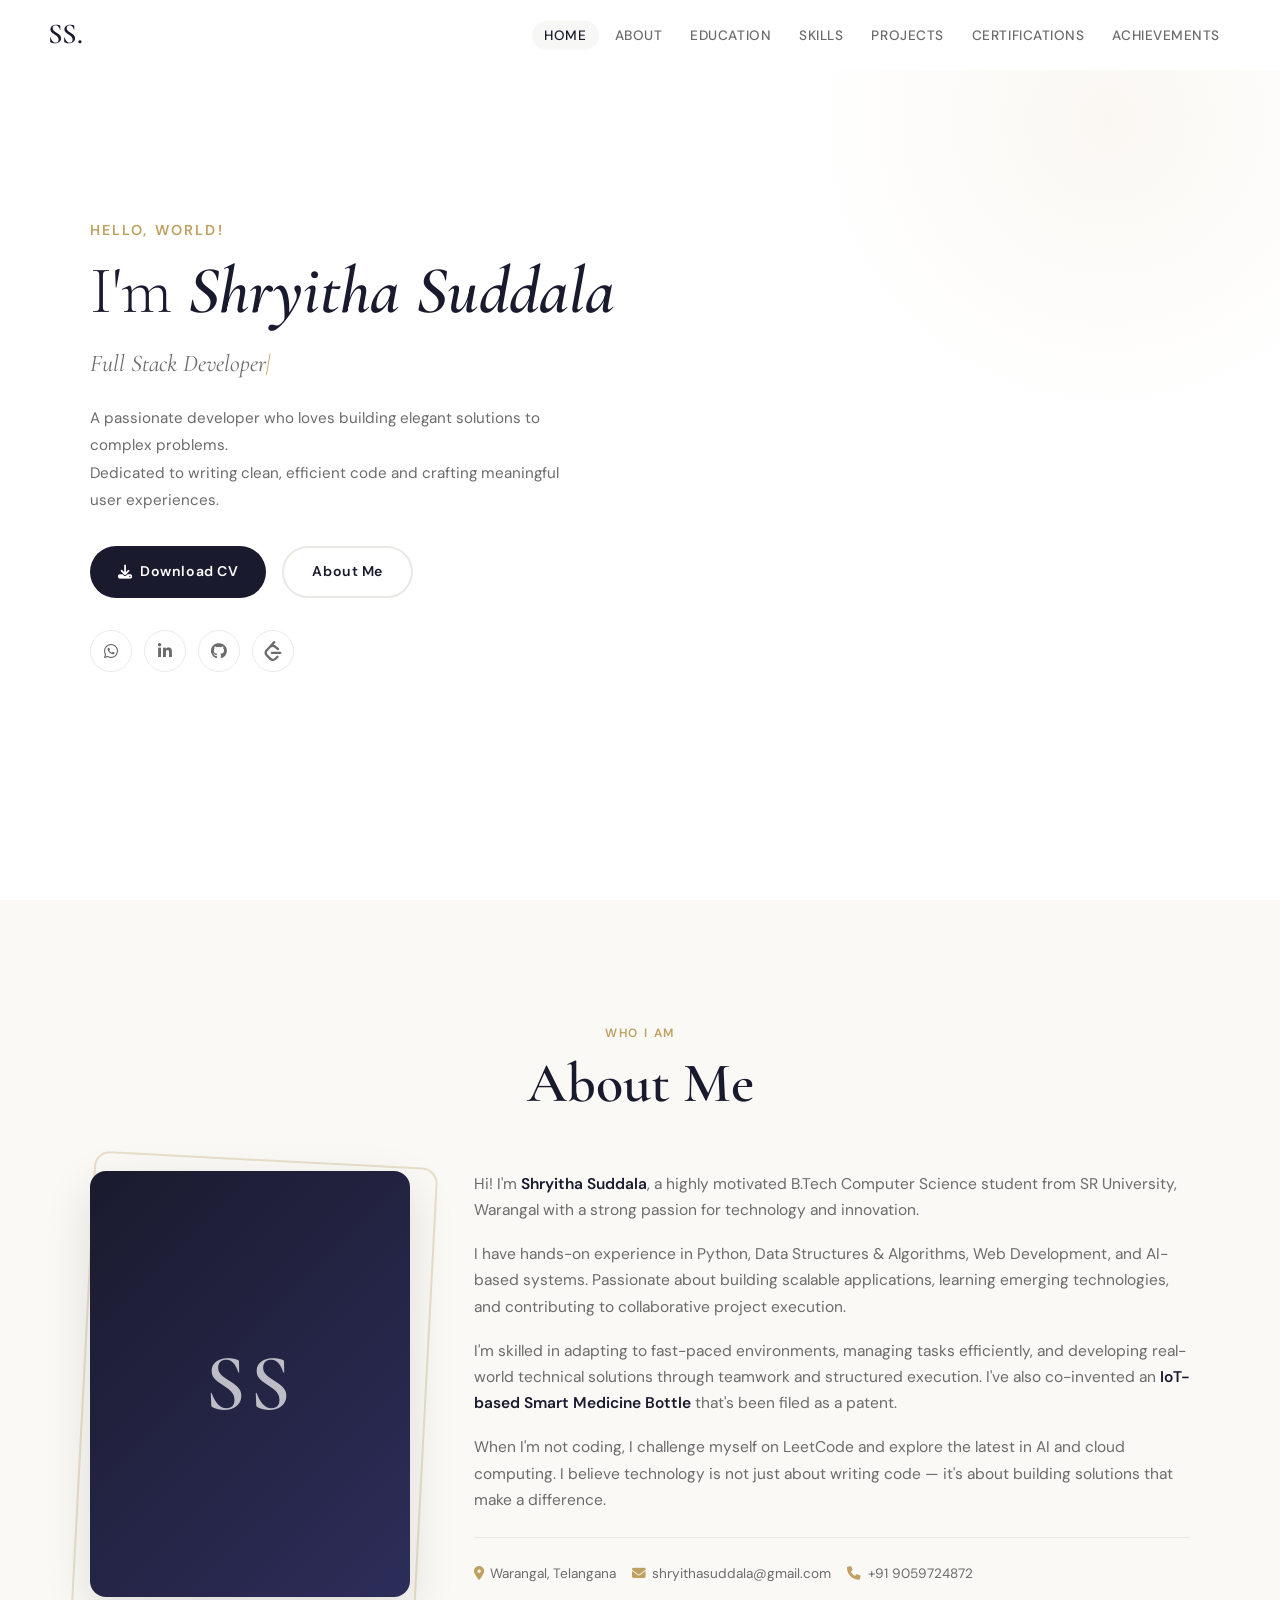
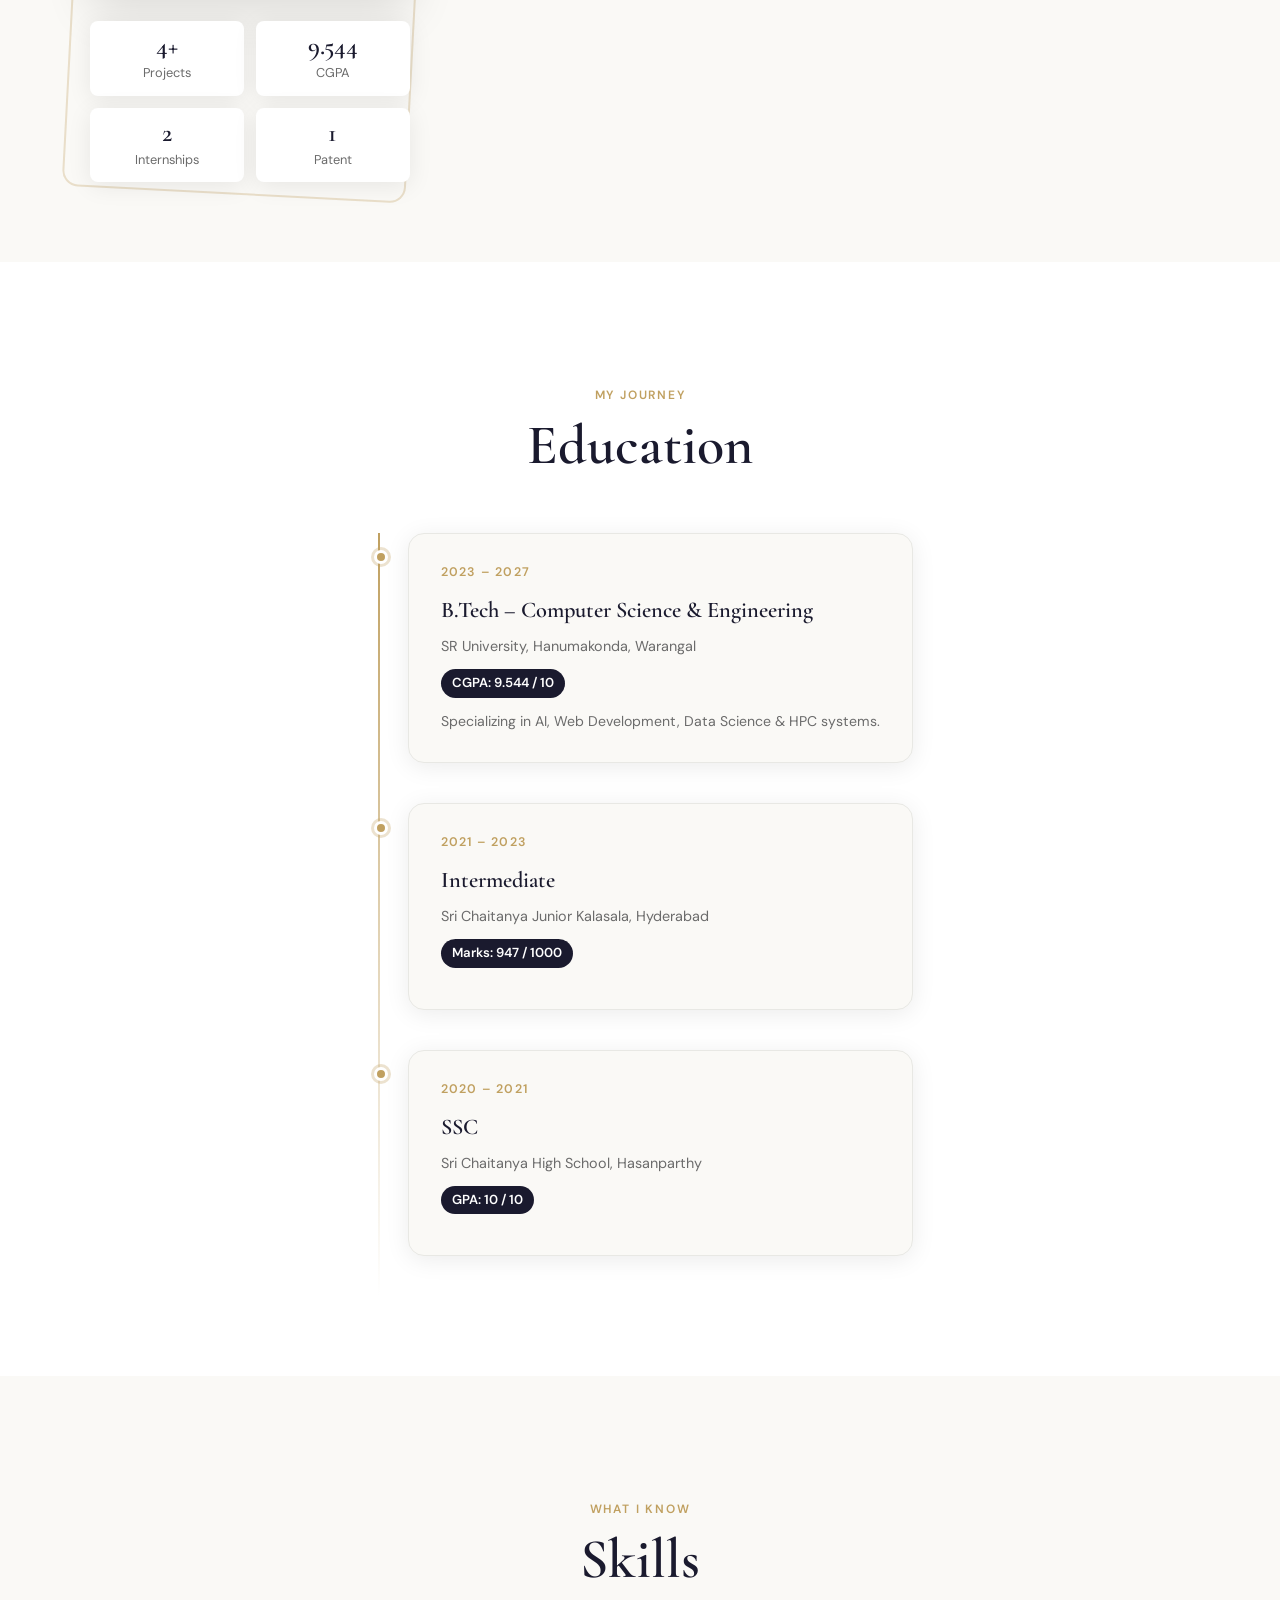
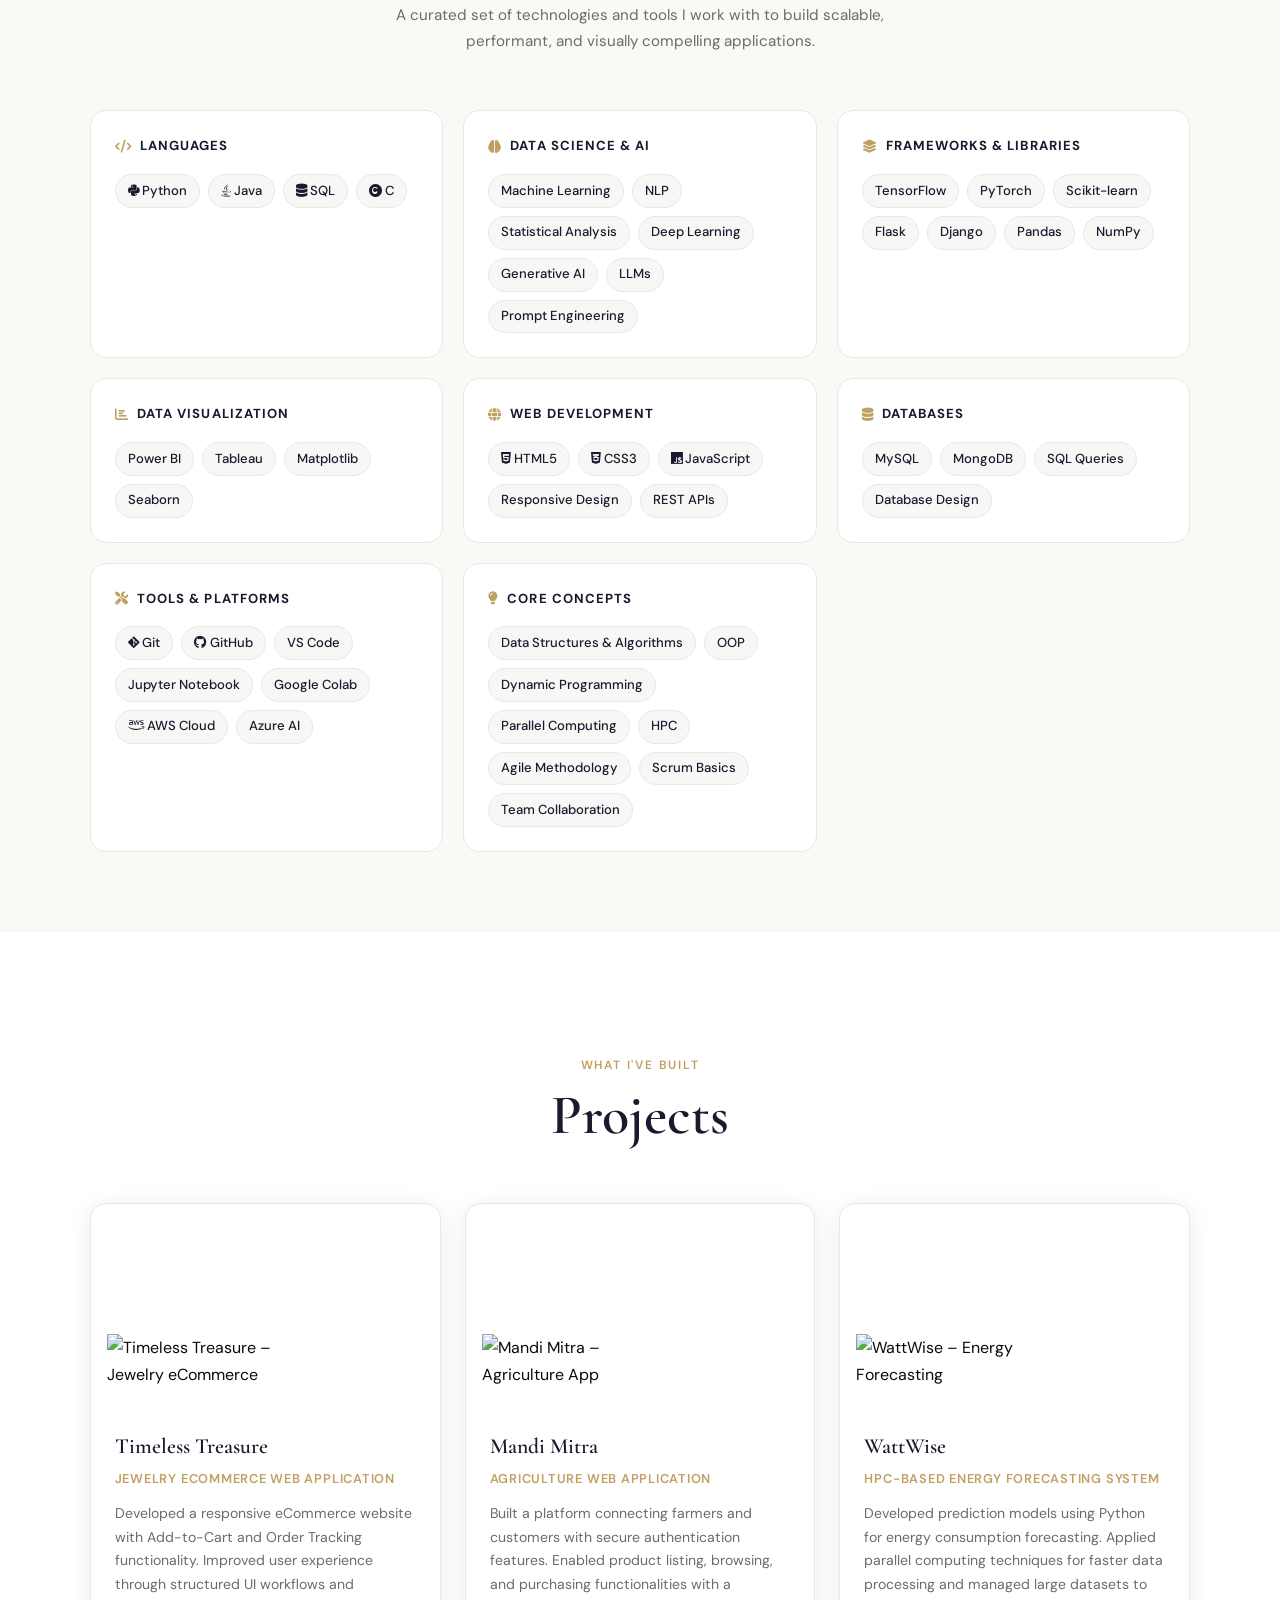
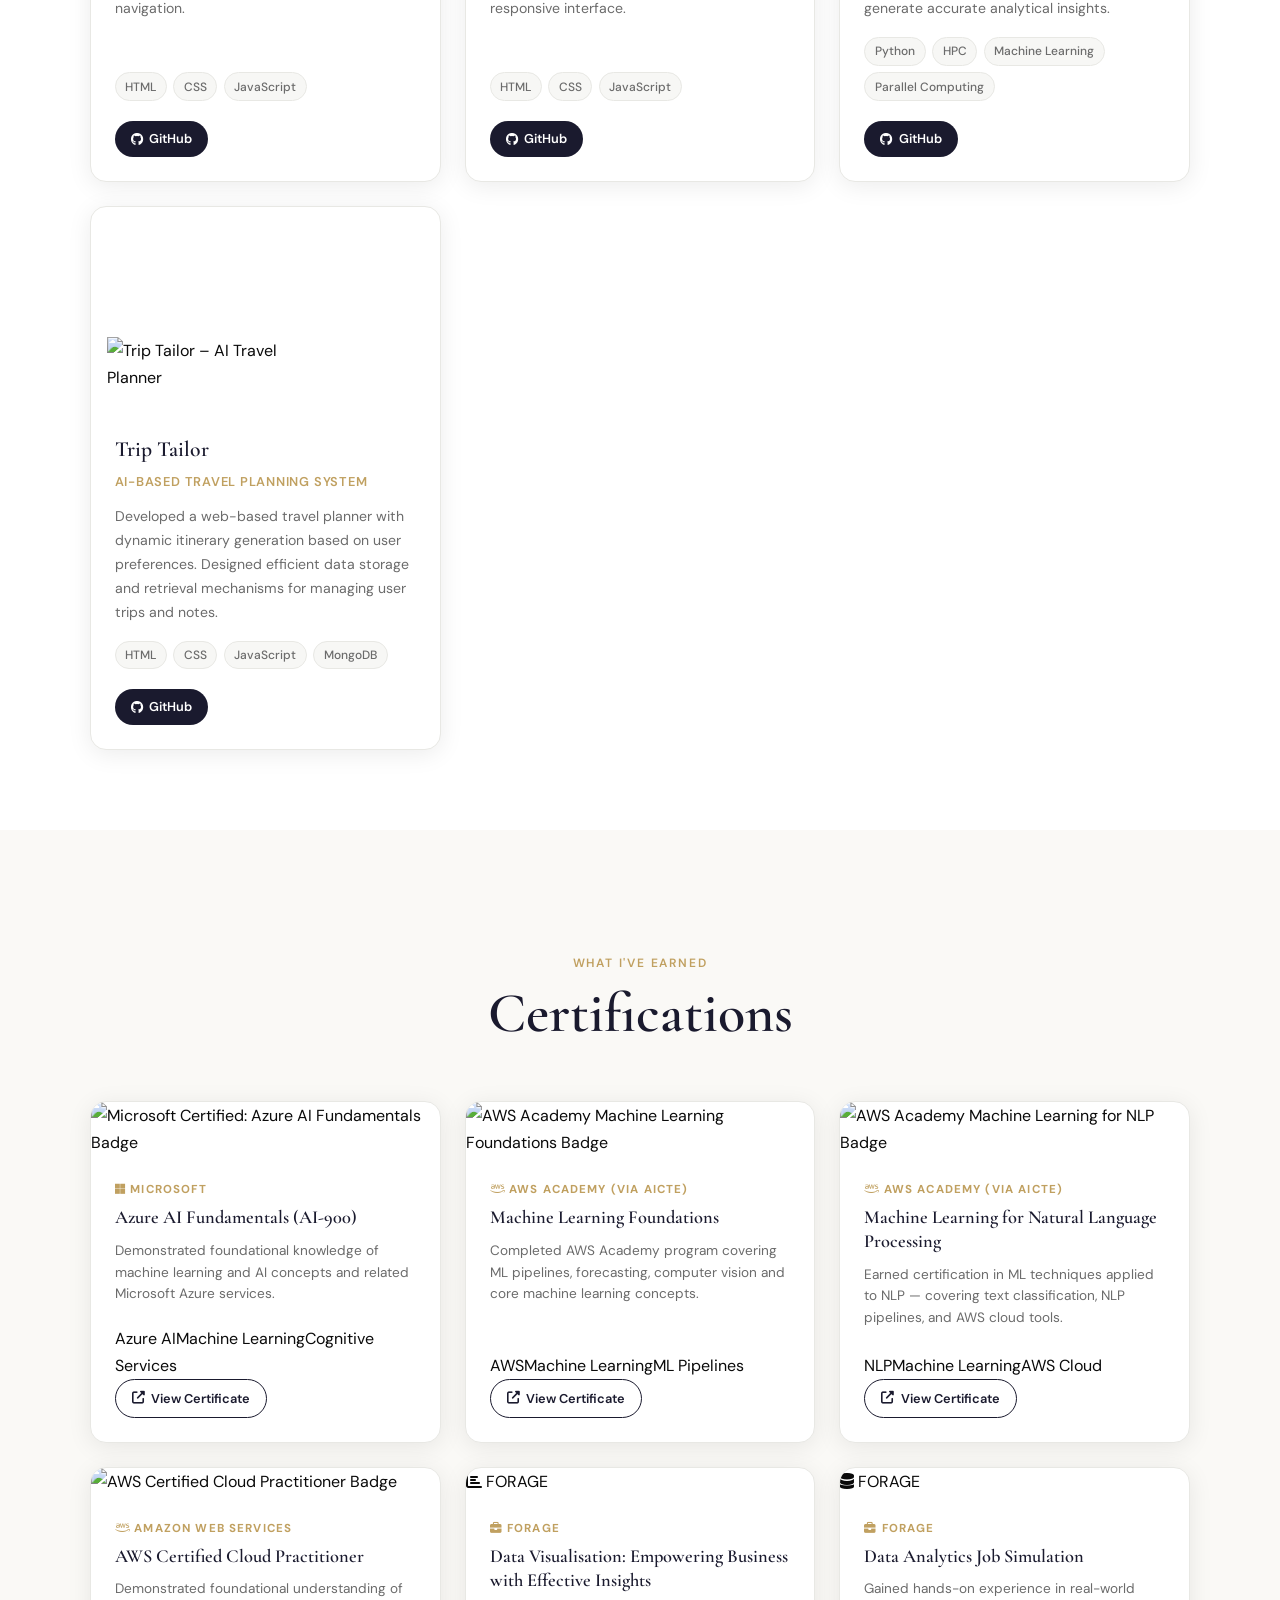
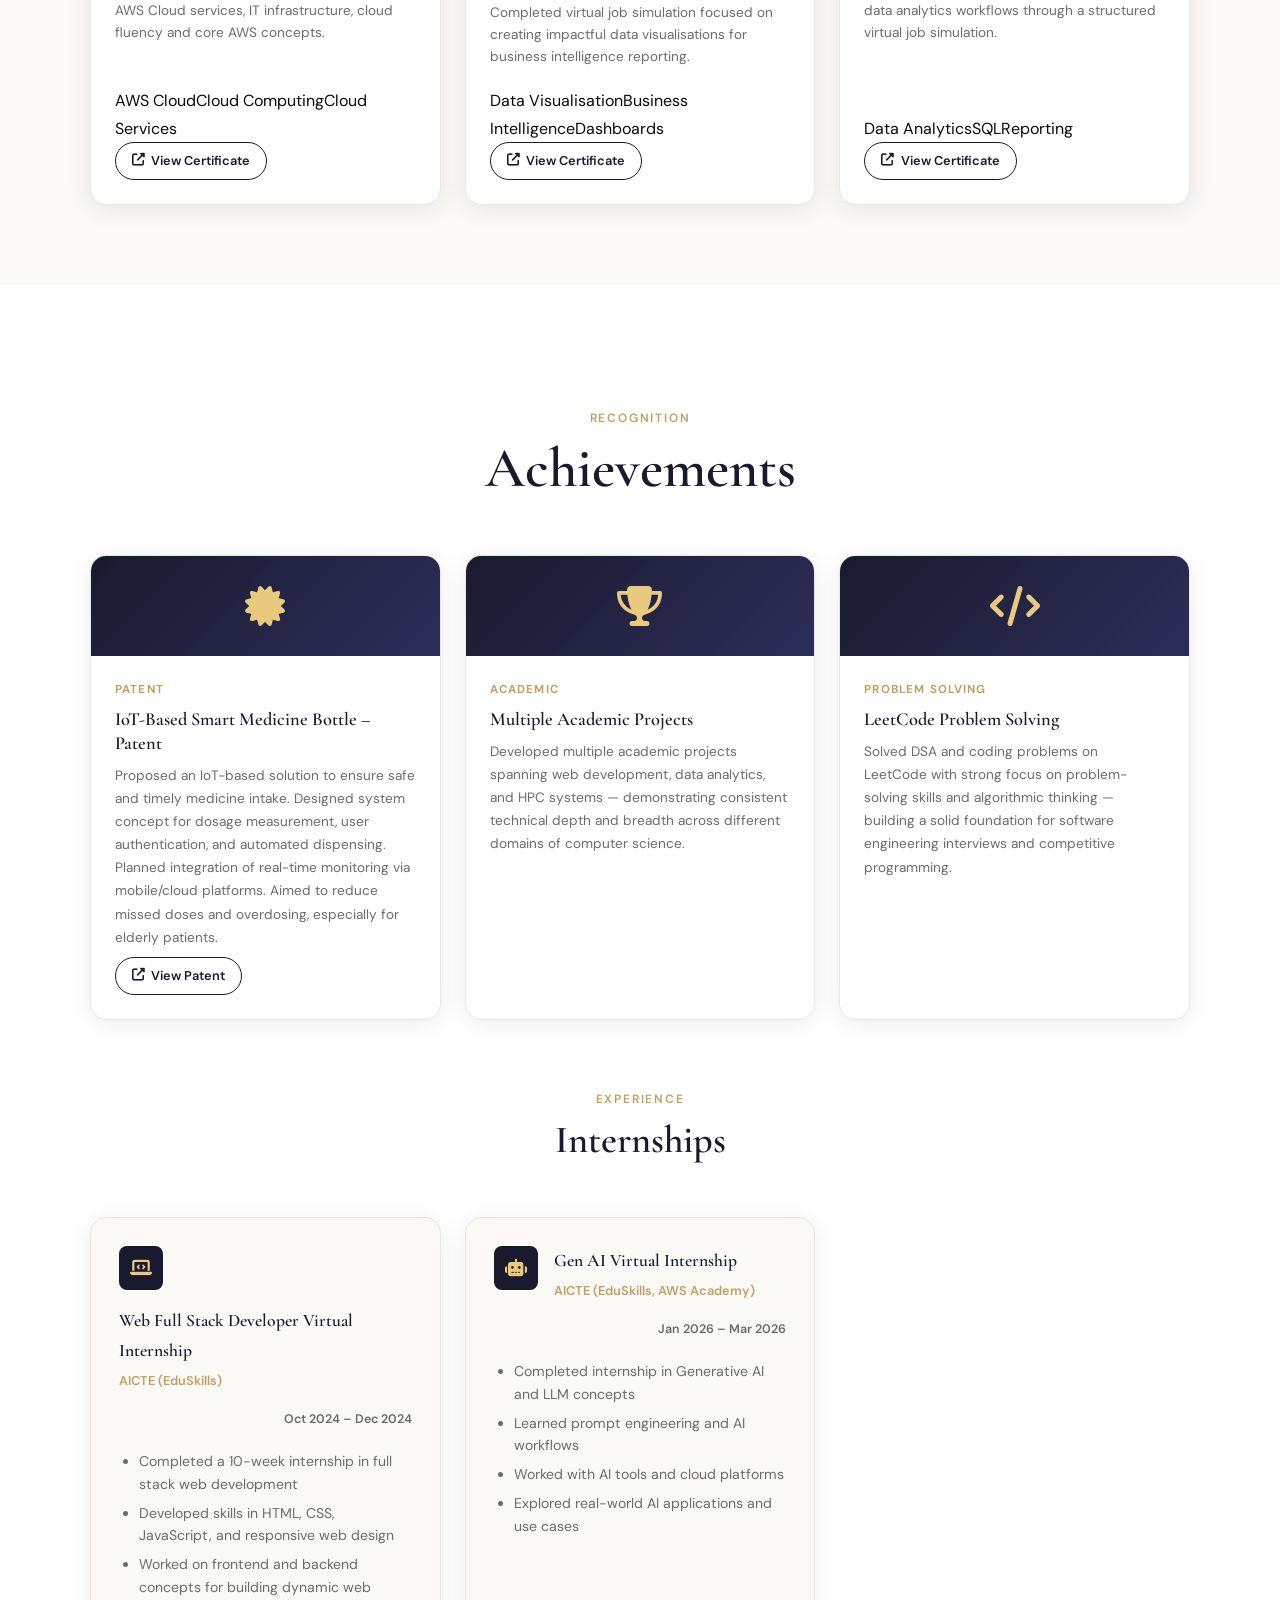
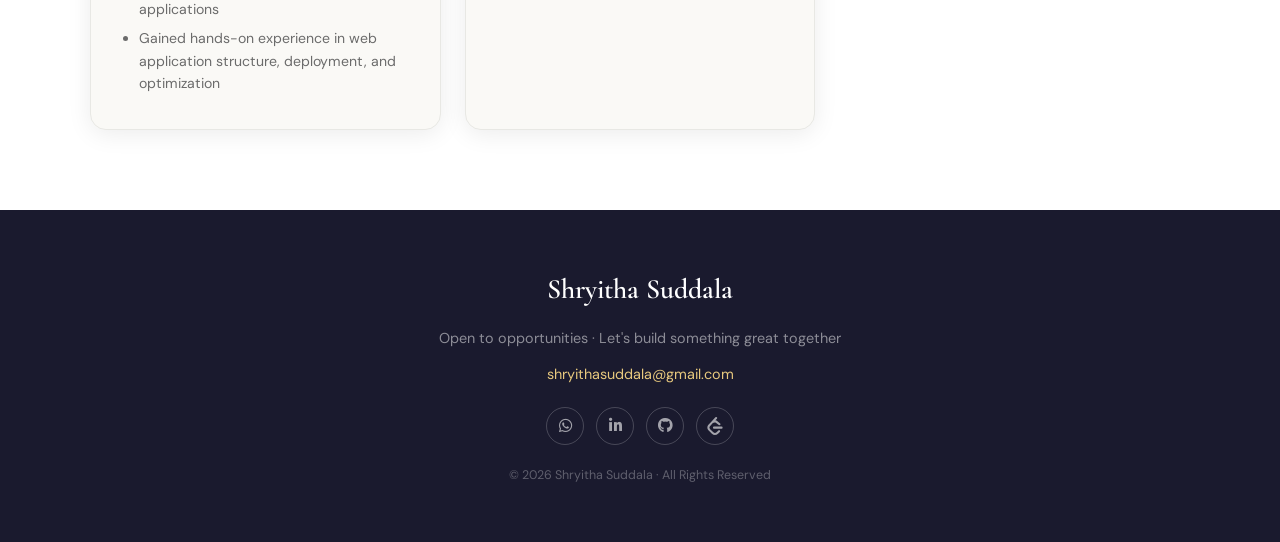
==== commit 1d4302b8: "Add Intermediate and SSC education details" ====
--- a/index-1.html
+++ b/index-1.html
@@ -45,7 +45,7 @@
         Dedicated to writing clean, efficient code and crafting meaningful user experiences.
       </p>
       <div class="home-actions animate-fade-up" style="animation-delay:0.7s">
-        <a href="assets/Shryitha_Resume.pdf" class="btn-primary" download>
+        <a href="https://drive.google.com/file/d/1ojfJMhHN8YXNkI0V2xDcoxaCzuLthQD6/view?usp=sharing" class="btn-primary" download>
           <i class="fas fa-download"></i> Download CV
         </a>
         <a href="#about" class="btn-outline">About Me</a>
@@ -54,7 +54,7 @@
         <a href="https://wa.me/919059724872" target="_blank" title="WhatsApp" class="social-icon">
           <i class="fab fa-whatsapp"></i>
         </a>
-        <a href="https://linkedin.com/in/shryitha-suddala" target="_blank" title="LinkedIn" class="social-icon">
+        <a href="https://www.linkedin.com/in/suddala-shryitha-26a738295/" target="_blank" title="LinkedIn" class="social-icon">
           <i class="fab fa-linkedin-in"></i>
         </a>
         <a href="https://github.com/shryitha" target="_blank" title="GitHub" class="social-icon">
@@ -94,7 +94,7 @@
       <div class="about-photo-wrap">
         <div class="about-photo-border"></div>
         <div class="about-photo">
-          <img src="assets/images/profile.jpg" alt="Shryitha Suddala" onerror="this.style.display='none';this.parentElement.classList.add('photo-placeholder')" />
+          <img src="https://res.cloudinary.com/dtnmwdkou/image/upload/v1732447975/pandu_jxr8tv.jpg" alt="Shryitha Suddala" onerror="this.style.display='none';this.parentElement.classList.add('photo-placeholder')" />
           <div class="photo-initials">SS</div>
         </div>
         <div class="about-stats">
@@ -135,6 +135,26 @@
           <p class="timeline-note">Specializing in AI, Web Development, Data Science & HPC systems.</p>
         </div>
       </div>
+
+      <div class="timeline-item">
+        <div class="timeline-dot"></div>
+        <div class="timeline-card">
+          <div class="timeline-date">2021 – 2023</div>
+          <h3>Intermediate</h3>
+          <p class="timeline-inst">Sri Chaitanya Junior Kalasala, Hyderabad</p>
+          <div class="timeline-cgpa">Marks: 947 / 1000</div>
+        </div>
+      </div>
+
+      <div class="timeline-item">
+        <div class="timeline-dot"></div>
+        <div class="timeline-card">
+          <div class="timeline-date">2020 – 2021</div>
+          <h3>SSC</h3>
+          <p class="timeline-inst">Sri Chaitanya High School, Hasanparthy</p>
+          <div class="timeline-cgpa">GPA: 10 / 10</div>
+        </div>
+      </div>
     </div>
   </section>
 
@@ -331,7 +351,7 @@
             <span>HTML</span><span>CSS</span><span>JavaScript</span><span>MongoDB</span>
           </div>
           <div class="project-links">
-            <a href="https://github.com/Shryitha/trip-tailor" target="_blank" class="project-btn"><i class="fab fa-github"></i> GitHub</a>
+            <a href="https://github.com/shryithasuddala/triptrailor" target="_blank" class="project-btn"><i class="fab fa-github"></i> GitHub</a>
           </div>
         </div>
       </div>
@@ -565,7 +585,7 @@
       <a href="mailto:shryithasuddala@gmail.com" class="footer-email">shryithasuddala@gmail.com</a>
       <div class="footer-socials">
         <a href="https://wa.me/919059724872" target="_blank" title="WhatsApp"><i class="fab fa-whatsapp"></i></a>
-        <a href="https://linkedin.com/in/shryitha-suddala" target="_blank" title="LinkedIn"><i class="fab fa-linkedin-in"></i></a>
+        <a href="https://www.linkedin.com/in/suddala-shryitha-26a738295/" target="_blank" title="LinkedIn"><i class="fab fa-linkedin-in"></i></a>
         <a href="https://github.com/shryitha" target="_blank" title="GitHub"><i class="fab fa-github"></i></a>
         <a href="https://leetcode.com/shryitha" target="_blank" title="LeetCode">
           <svg viewBox="0 0 24 24" width="18" height="18" fill="currentColor">
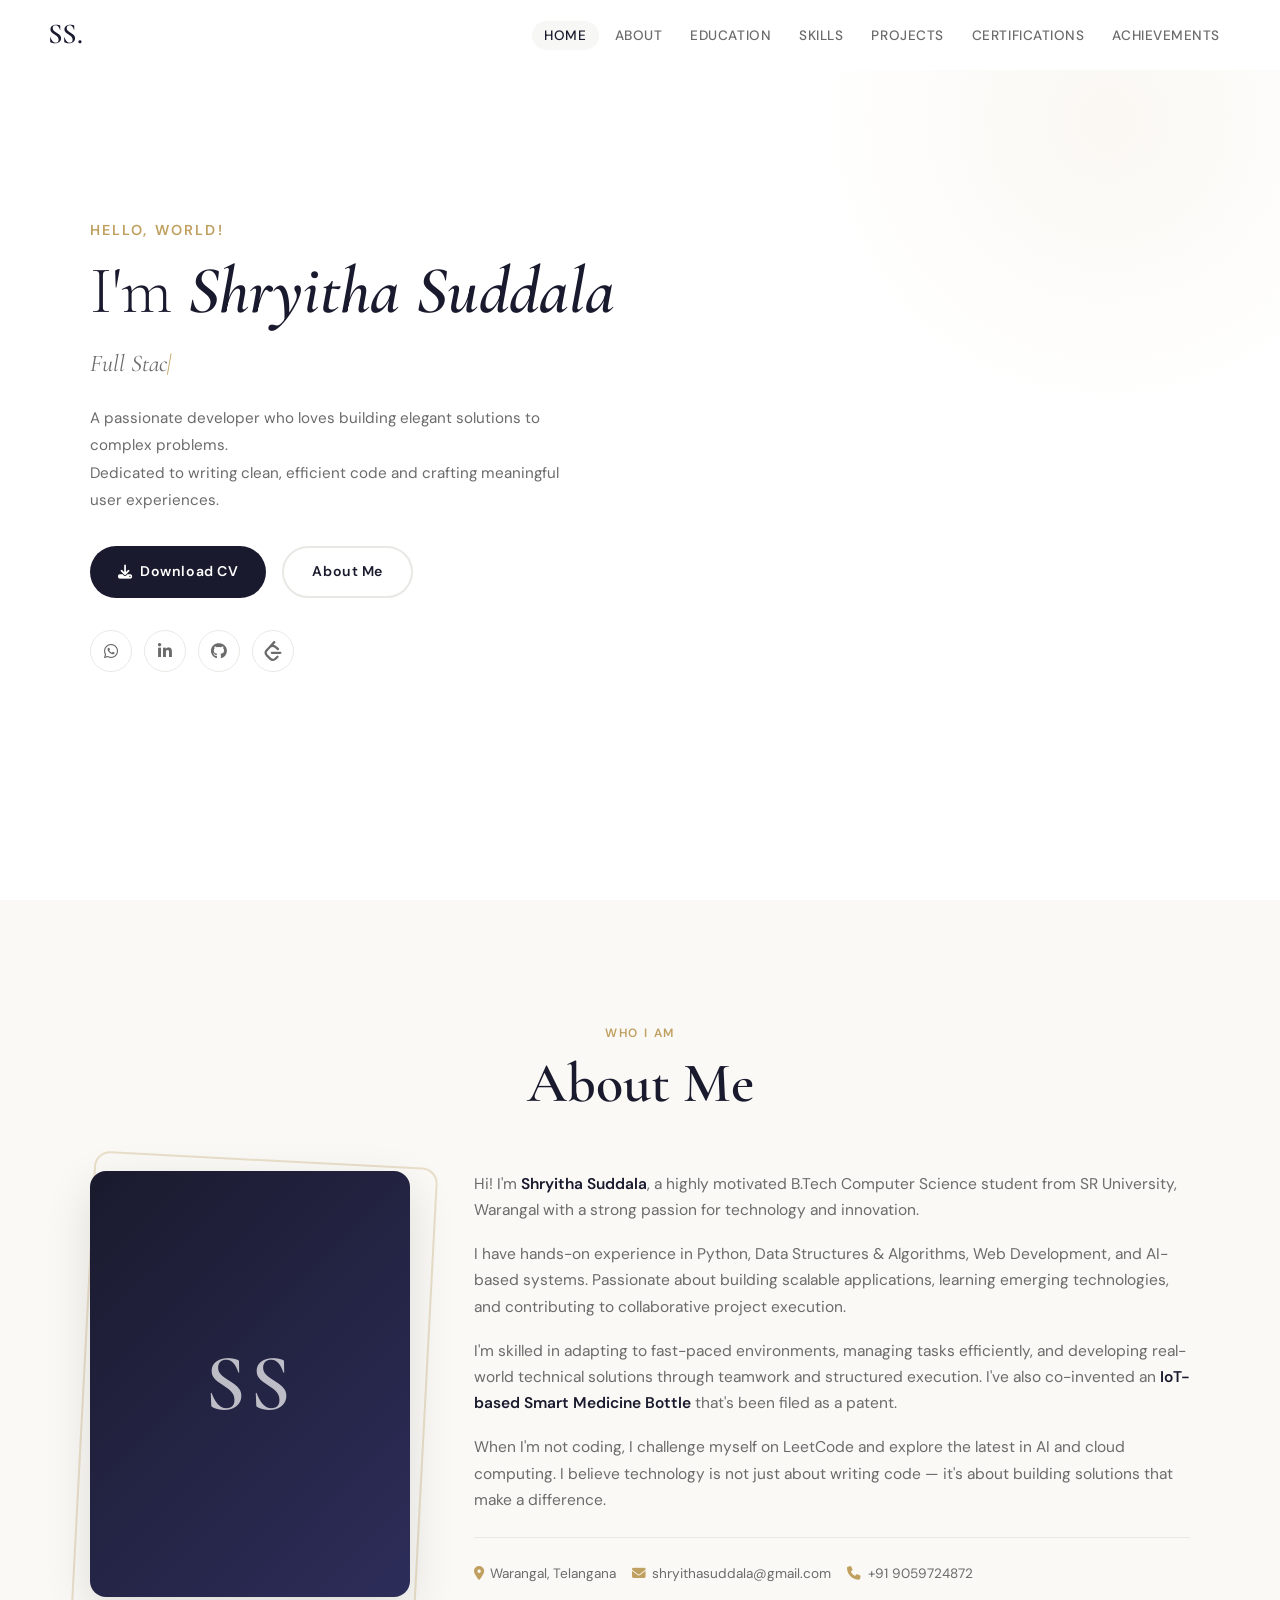
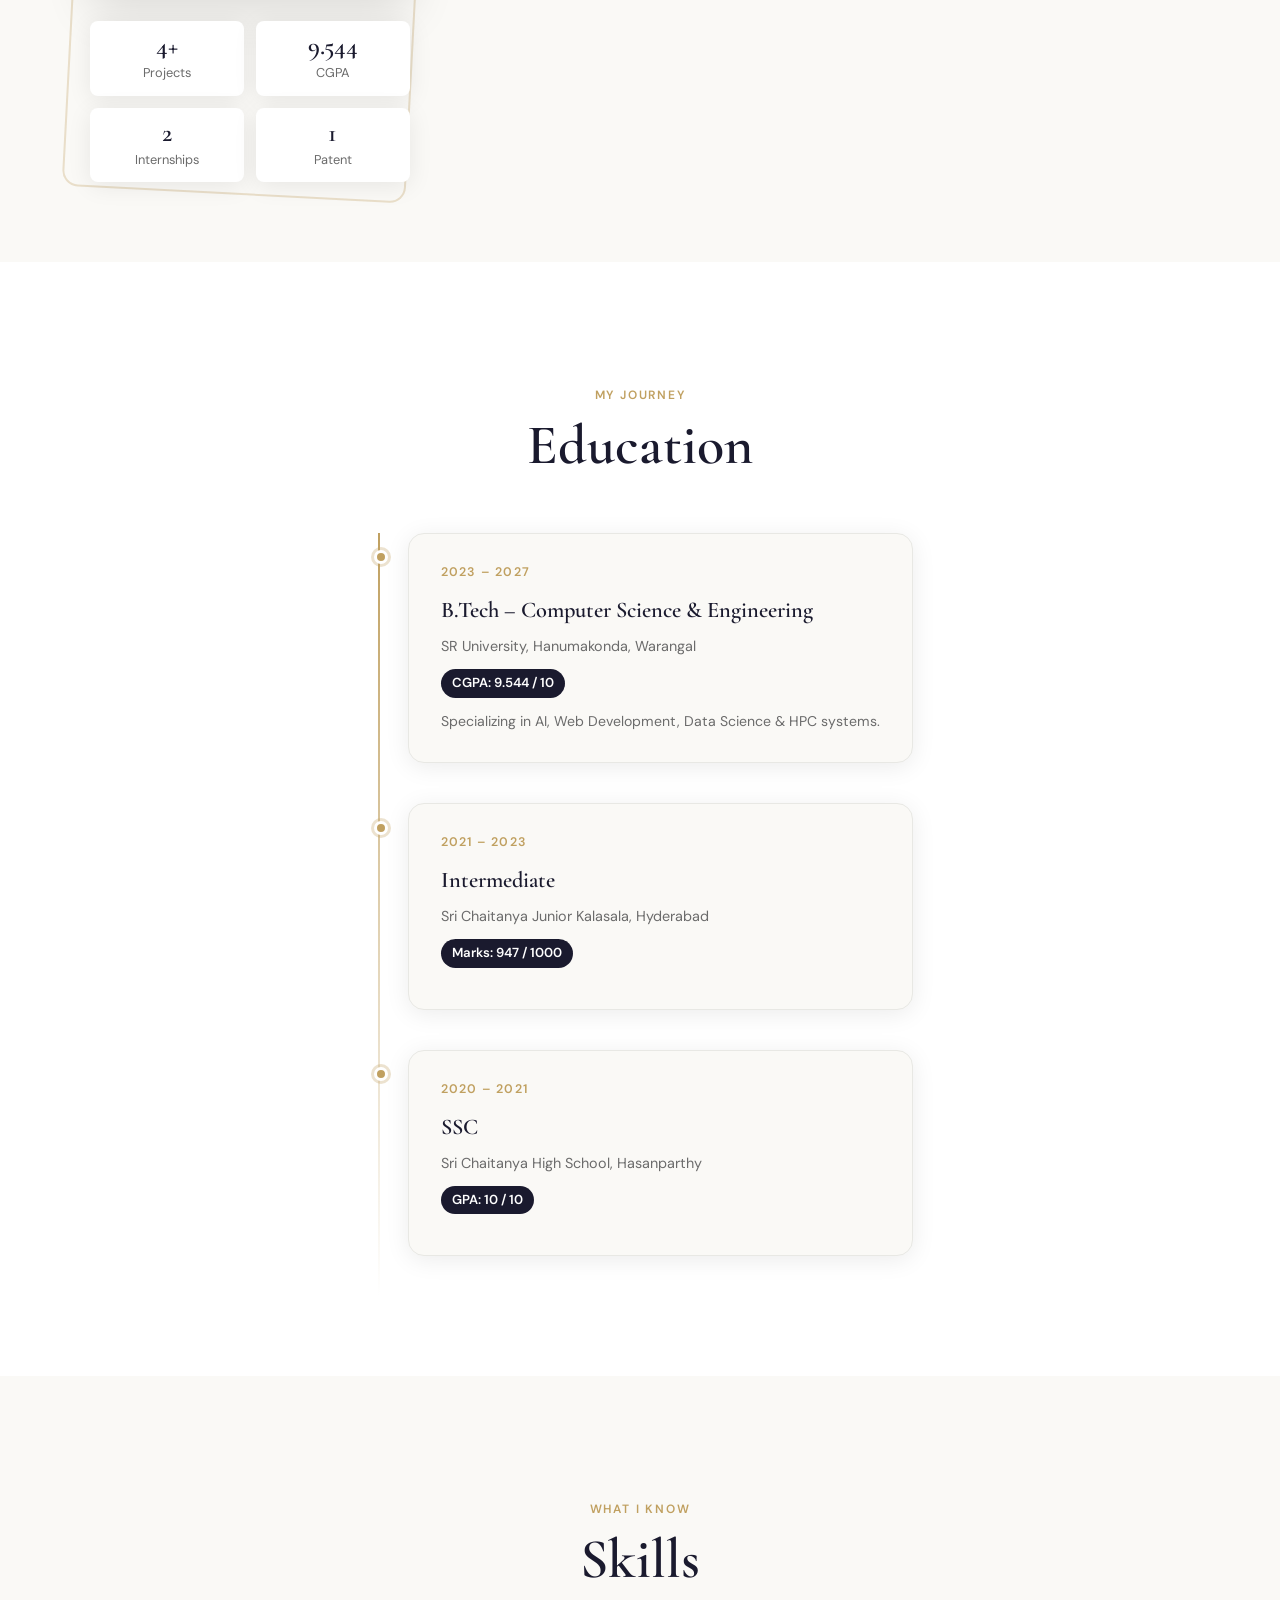
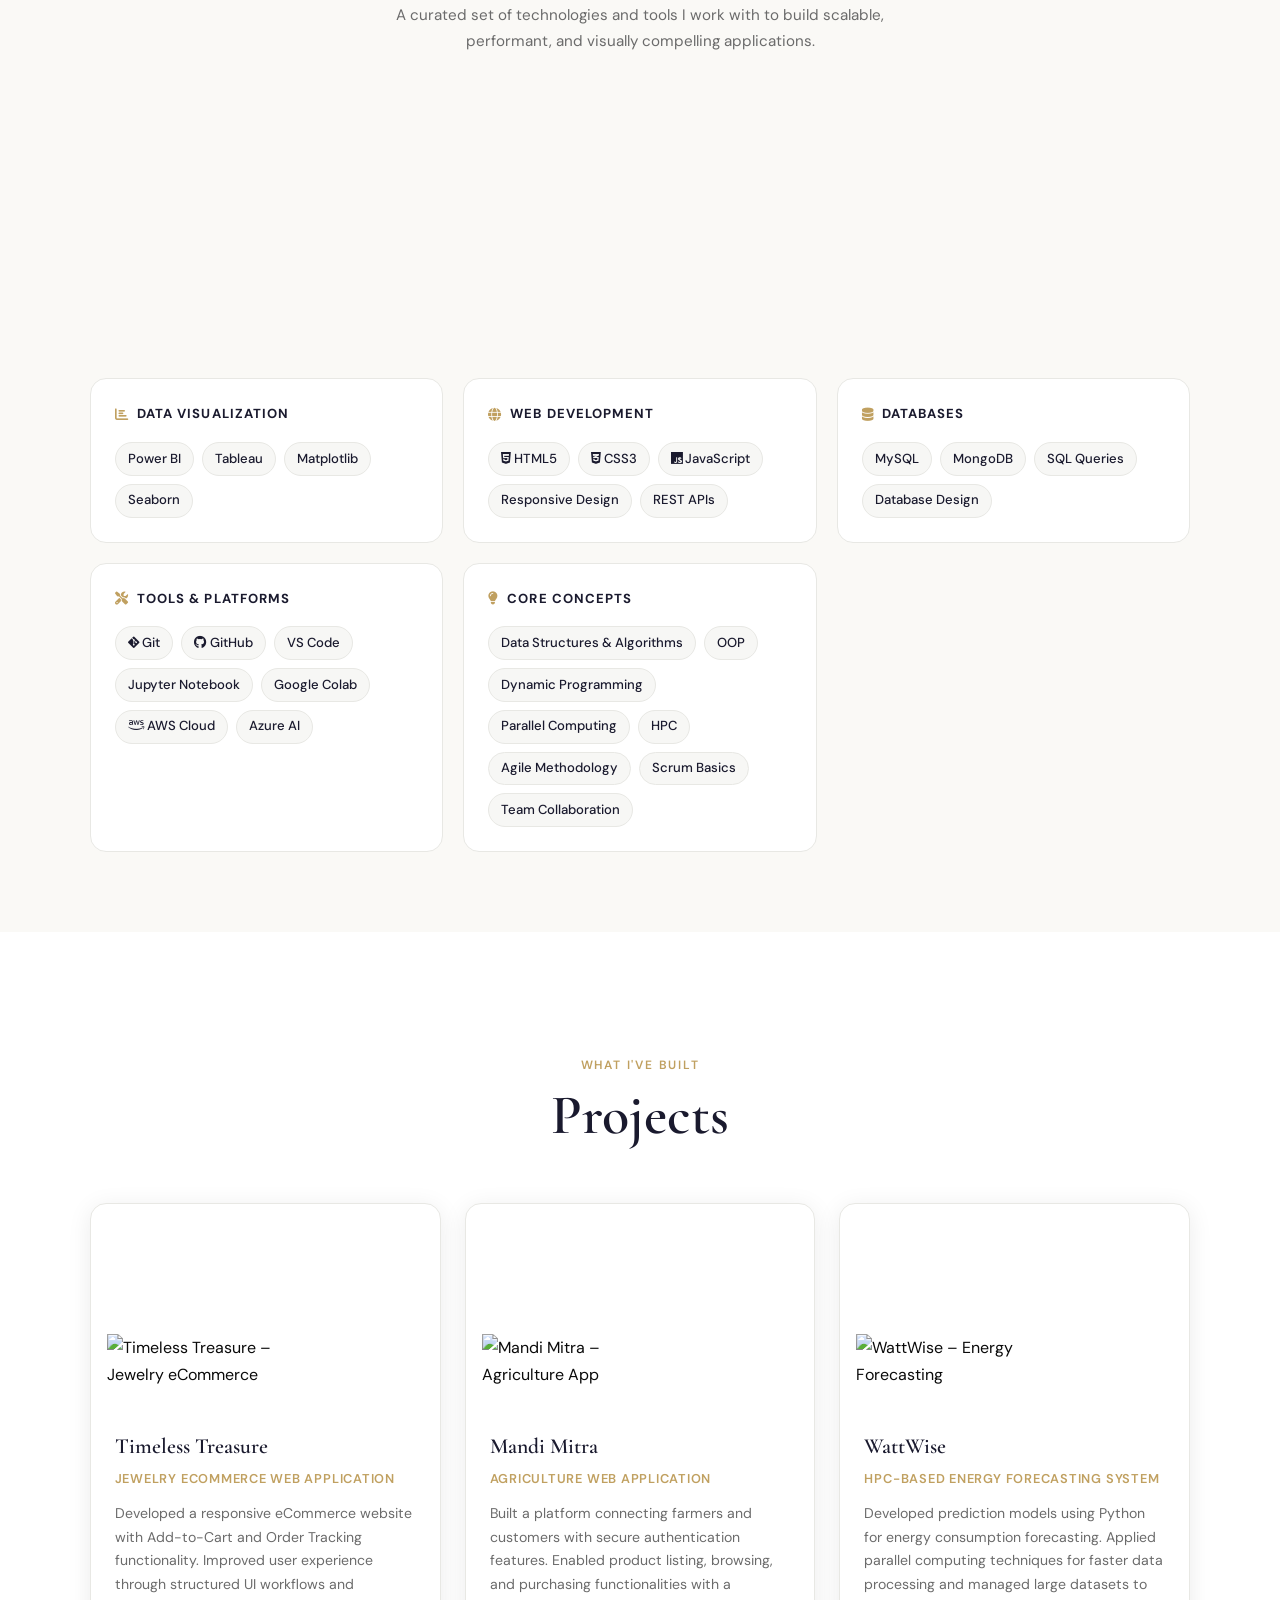
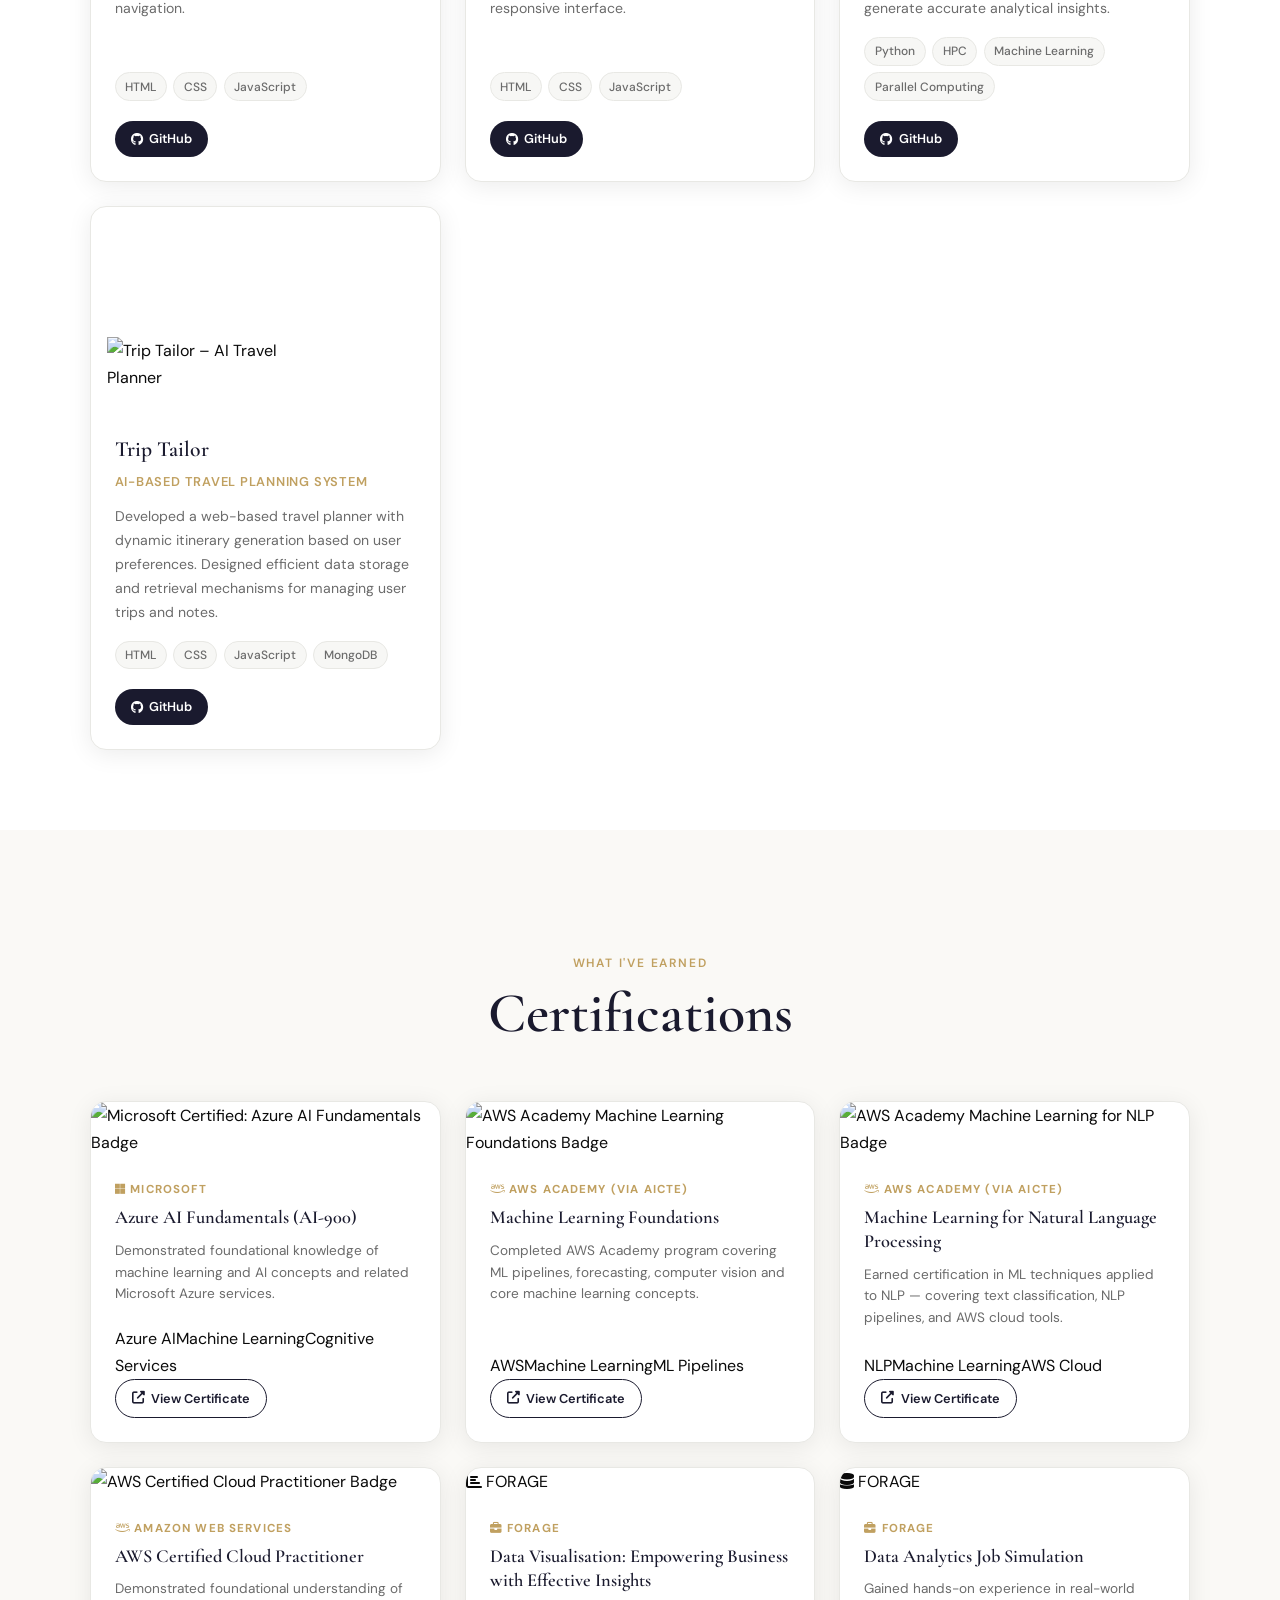
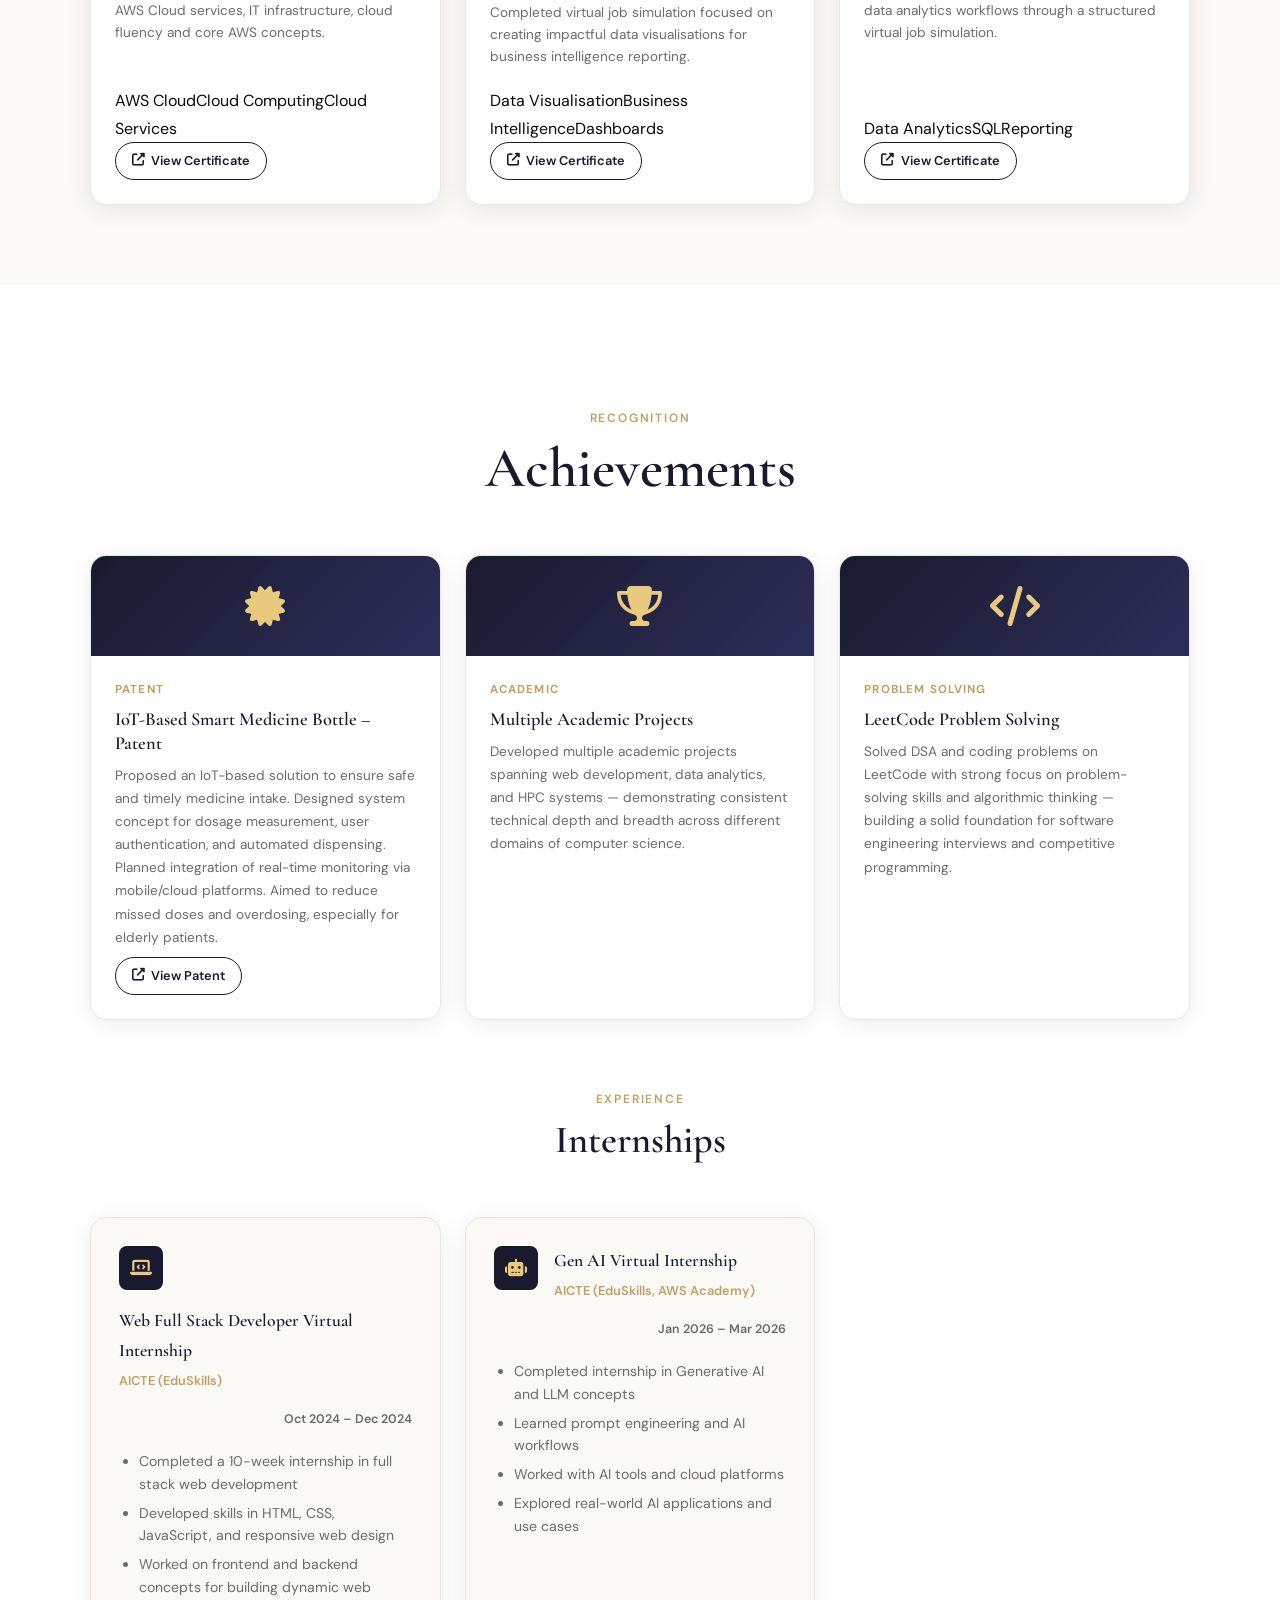
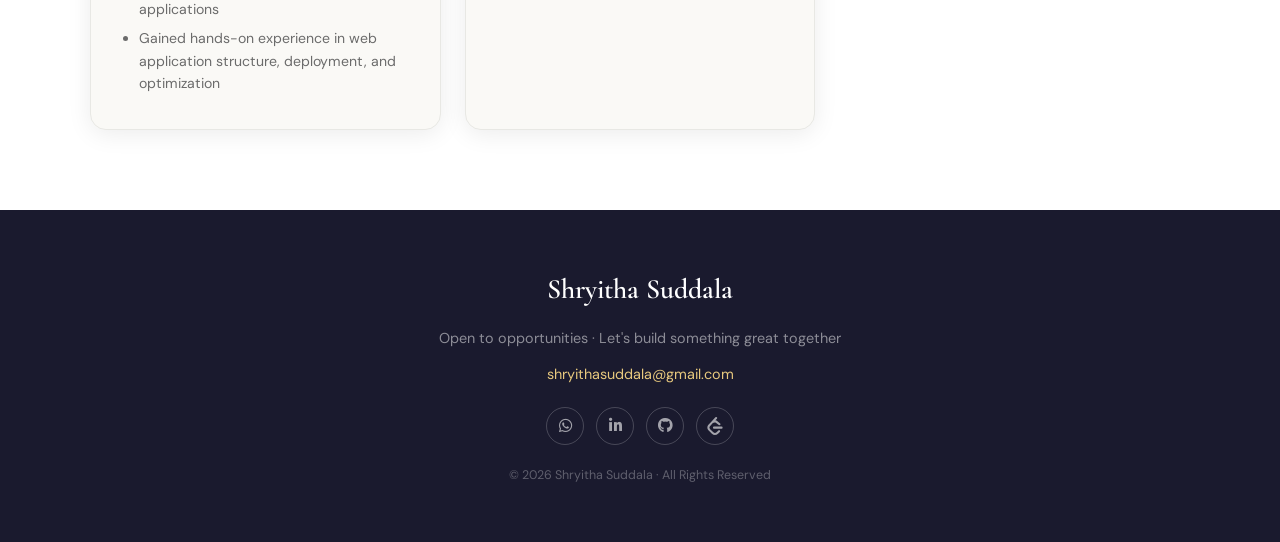
==== commit 7f5e51c6: "Fix broken Google Drive CV link and sync index.html with latest updates" ====
--- a/index-1.html
+++ b/index-1.html
@@ -45,7 +45,7 @@
         Dedicated to writing clean, efficient code and crafting meaningful user experiences.
       </p>
       <div class="home-actions animate-fade-up" style="animation-delay:0.7s">
-        <a href="https://drive.google.com/file/d/1ojfJMhHN8YXNkI0V2xDcoxaCzuLthQD6/view?usp=sharing" class="btn-primary" download>
+        <a href="https://drive.google.com/file/d/1ojfJMhHN8YXNkI0V2xDcoxaCzuLthQD6/view?usp=sharing" class="btn-primary" target="_blank">
           <i class="fas fa-download"></i> Download CV
         </a>
         <a href="#about" class="btn-outline">About Me</a>
@@ -72,7 +72,7 @@
       <div class="home-photo-ring"></div>
       <div class="home-photo-ring ring2"></div>
       <div class="home-photo">
-        <img src="assets/images/profile.jpg" alt="Shryitha Suddala" onerror="this.style.display='none';this.parentElement.classList.add('photo-placeholder')" />
+        <img src="https://res.cloudinary.com/dtnmwdkou/image/upload/v1732447975/pandu_jxr8tv.jpg" alt="Shryitha Suddala" onerror="this.style.display='none';this.parentElement.classList.add('photo-placeholder')" />
         <div class="photo-initials">SS</div>
       </div>
       <div class="badge badge-1">
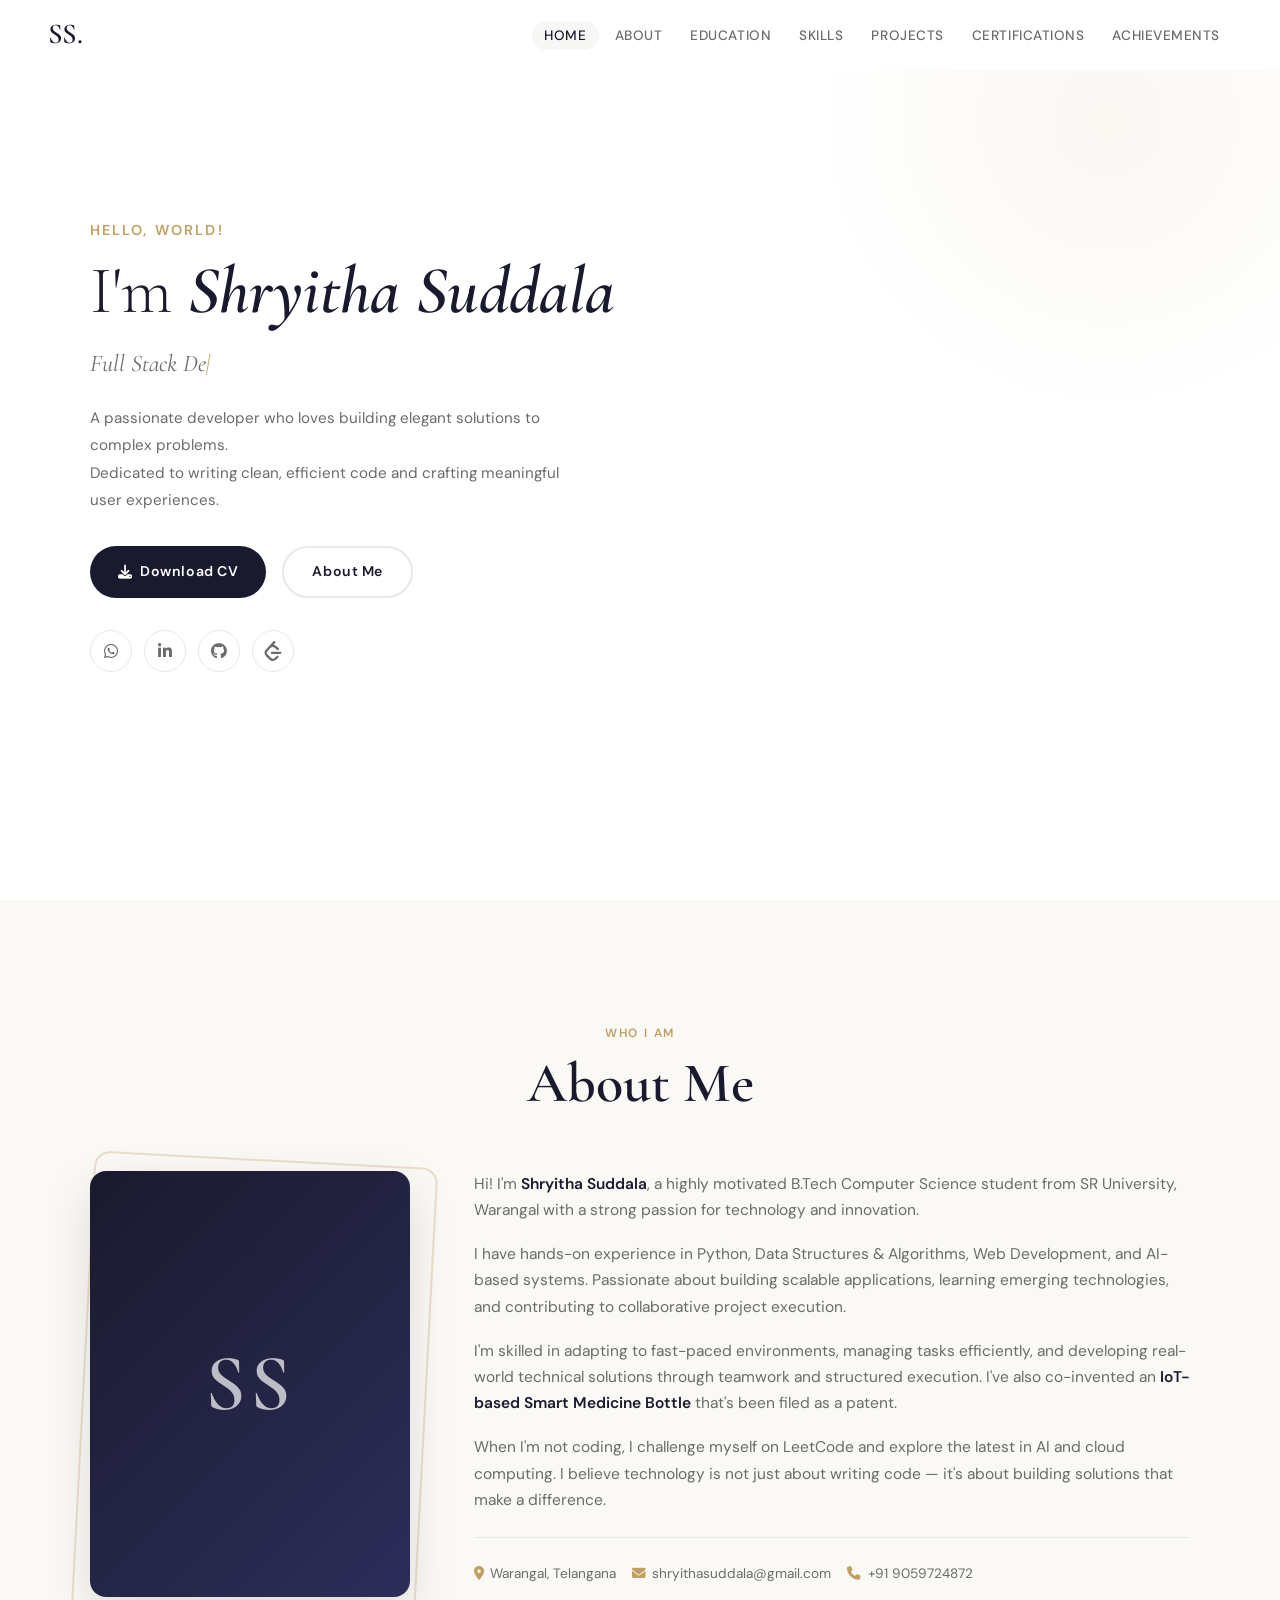
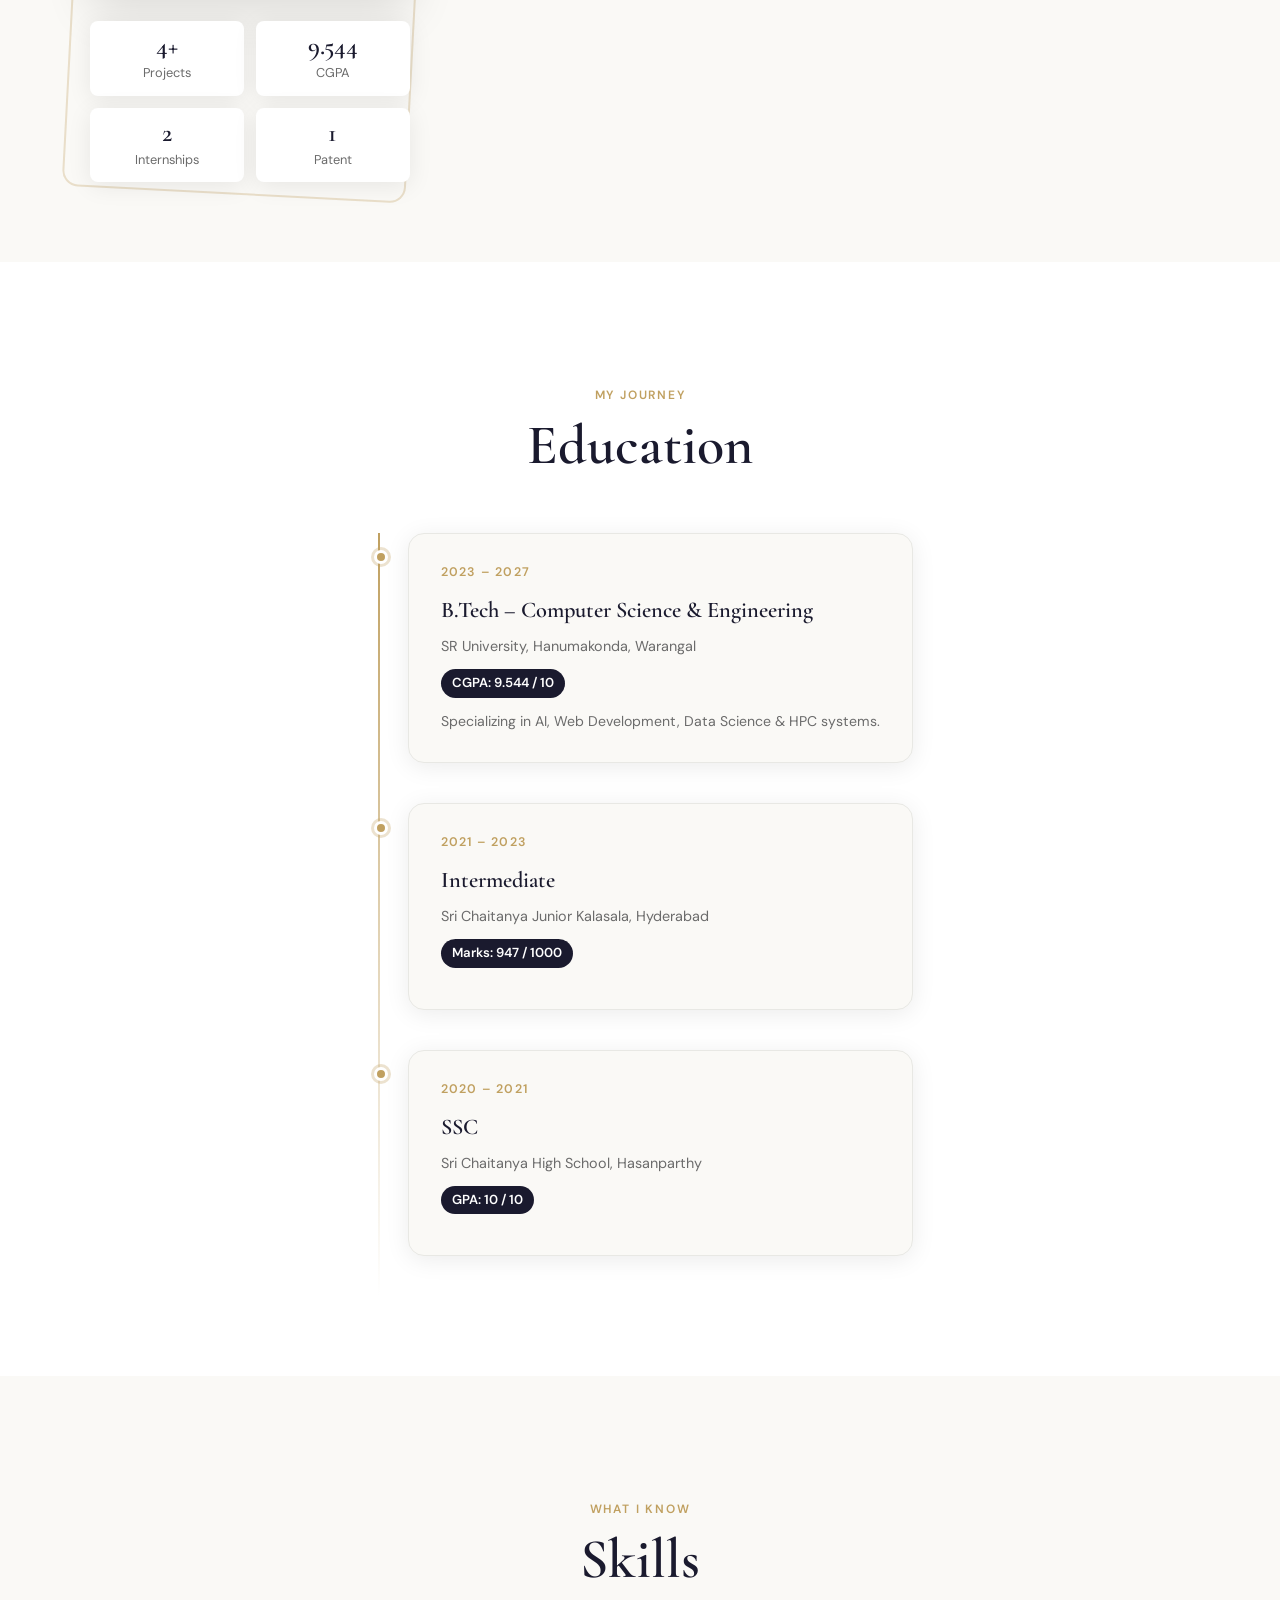
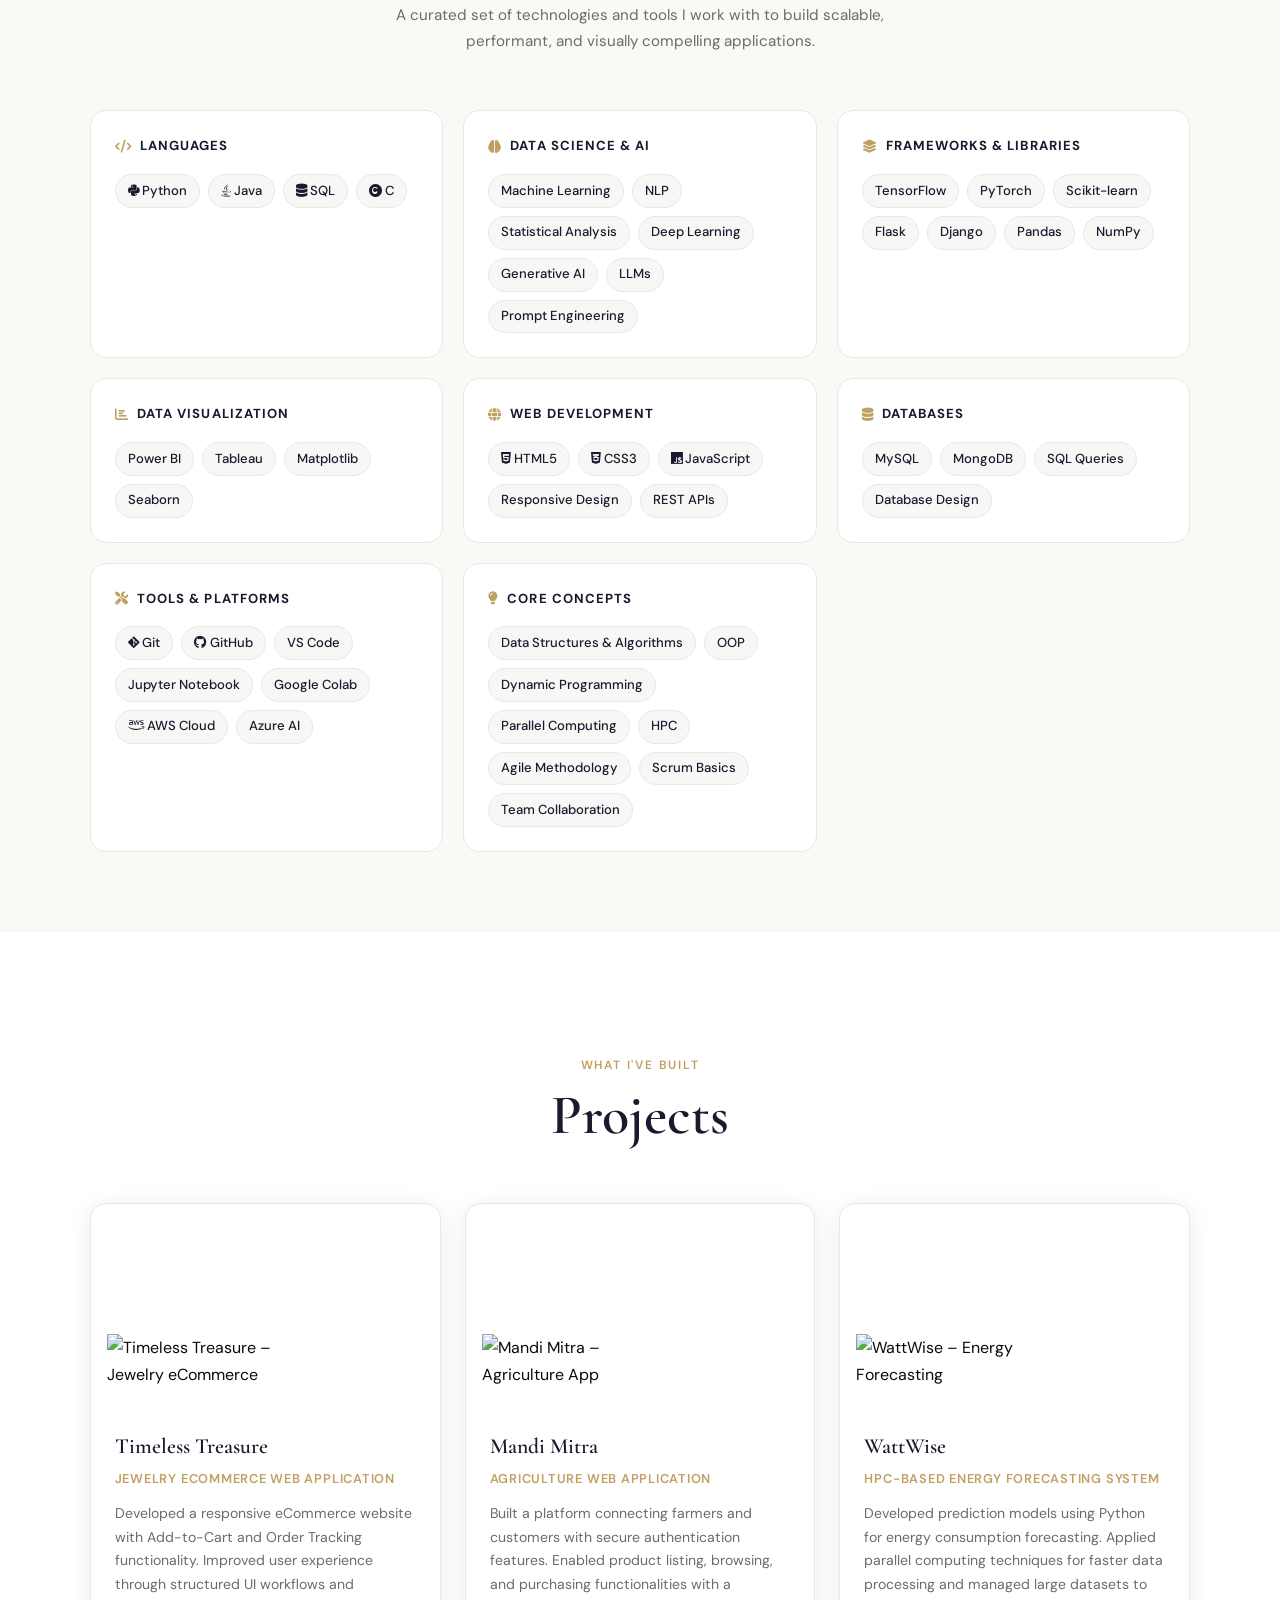
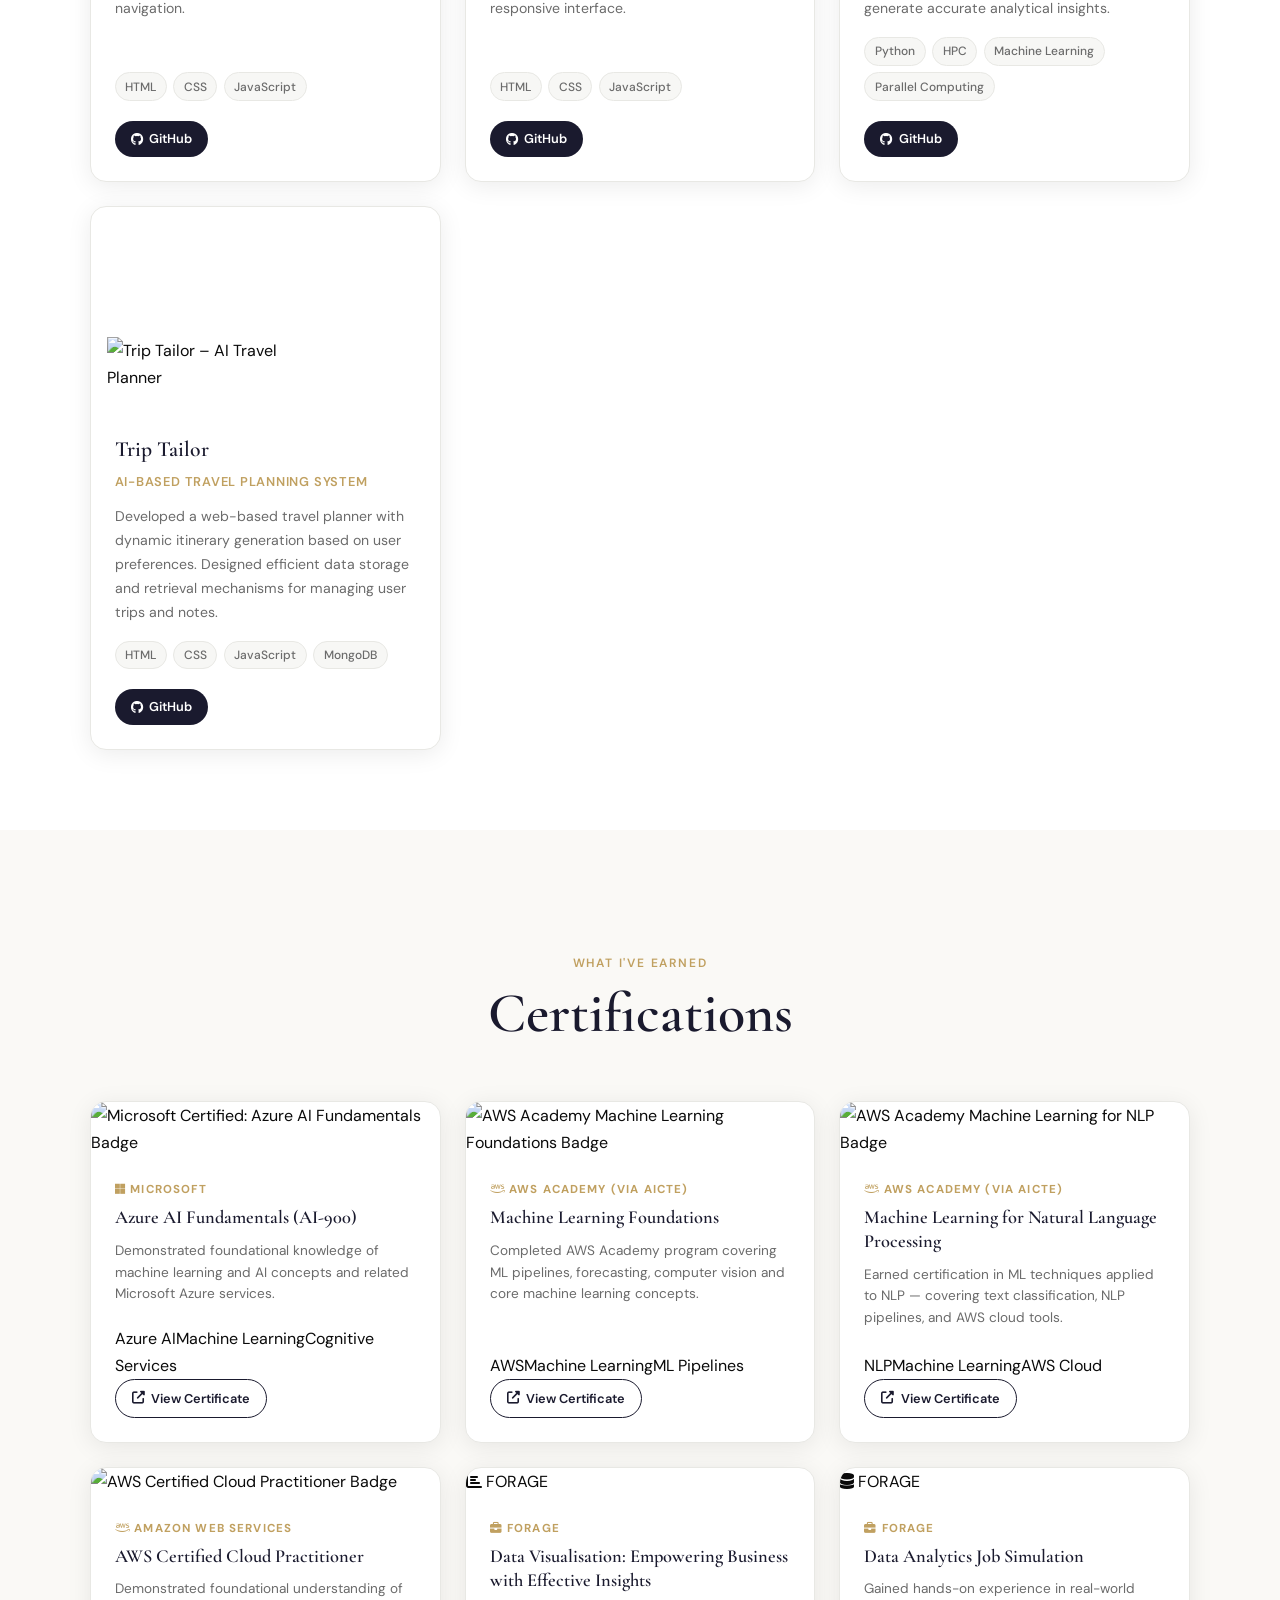
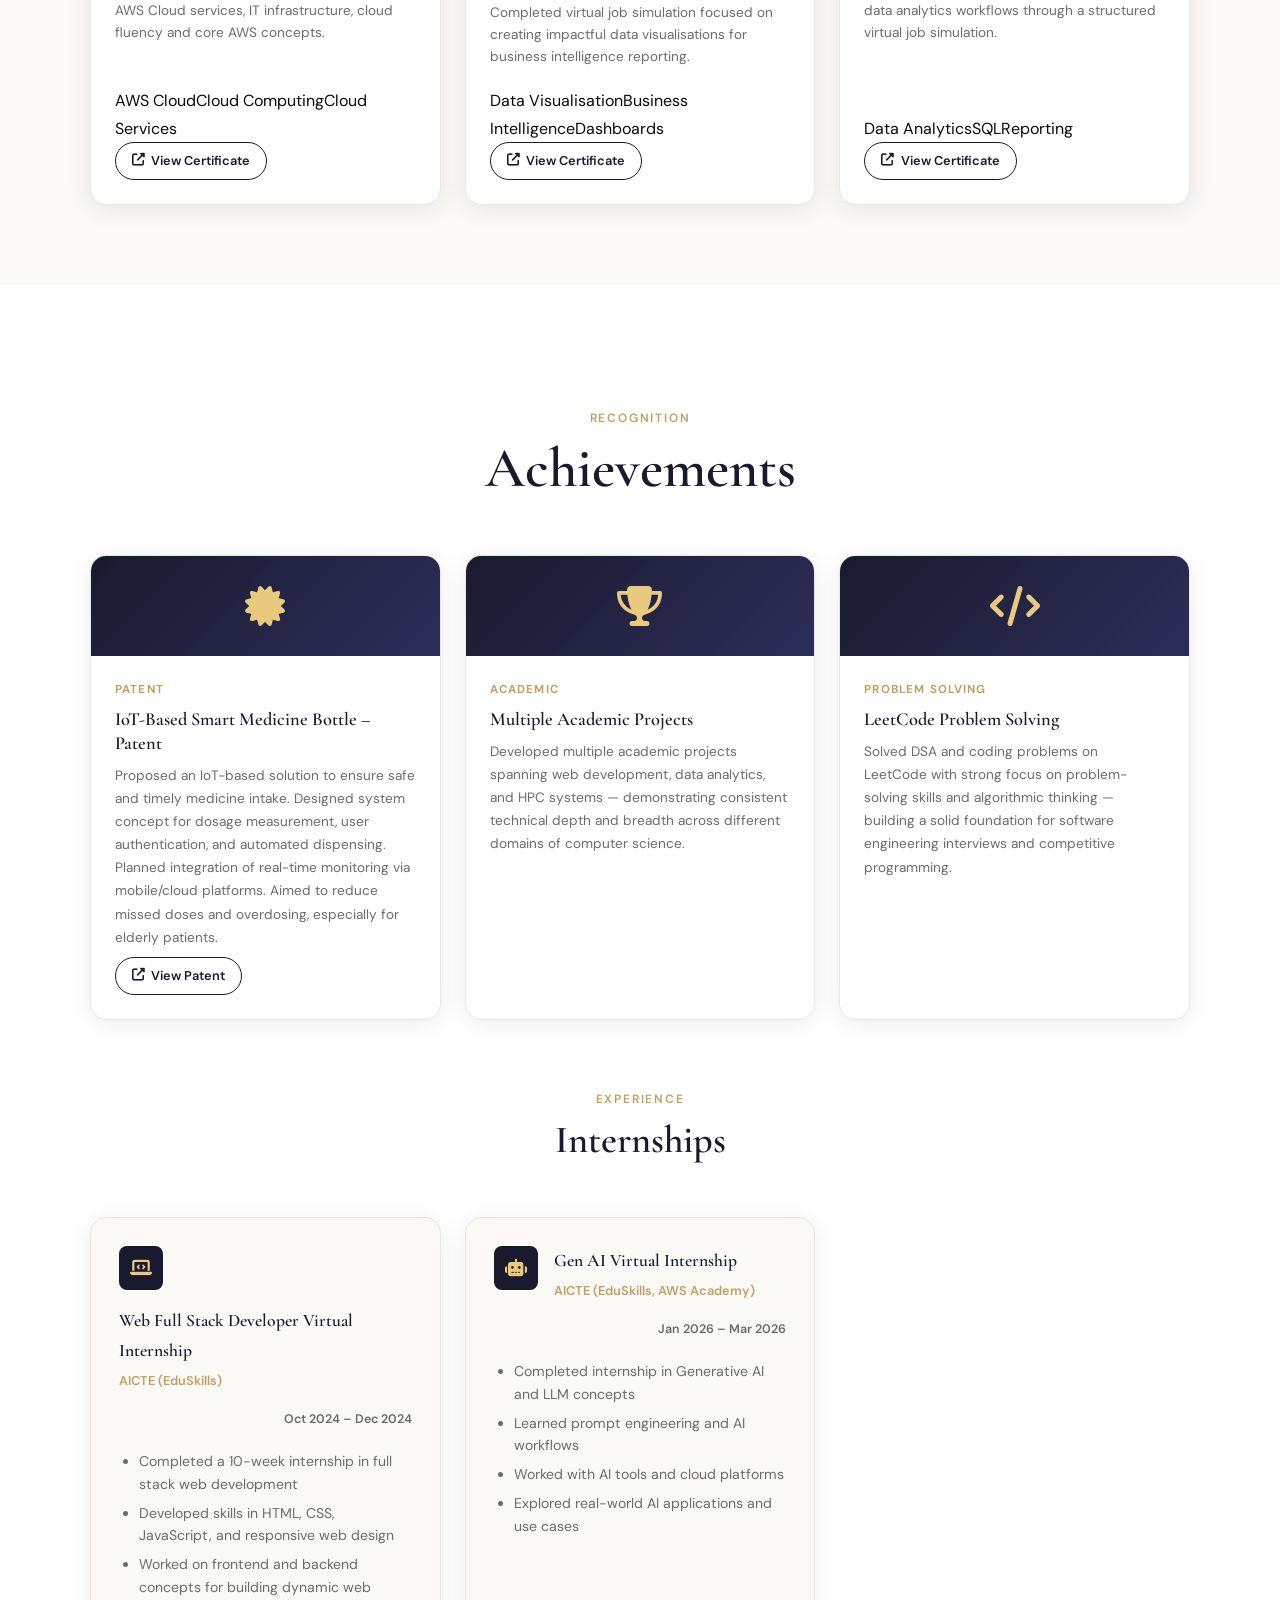
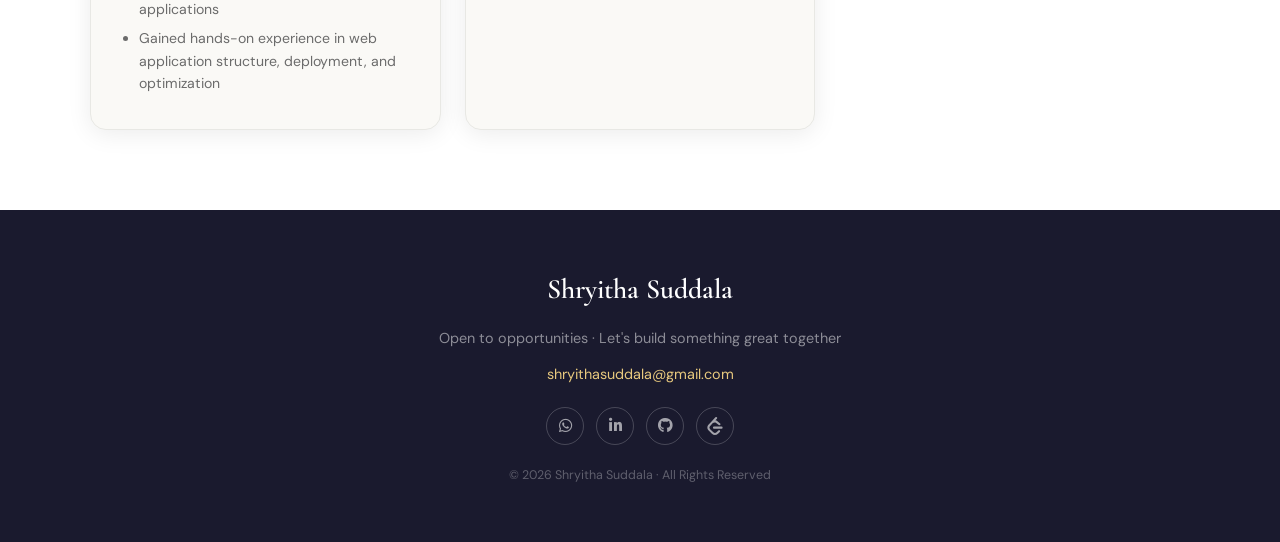
==== commit ba9d7c79: "Add rel noopener noreferrer to footer social links" ====
--- a/index-1.html
+++ b/index-1.html
@@ -584,10 +584,10 @@
       <p class="footer-tagline">Open to opportunities · Let's build something great together</p>
       <a href="mailto:shryithasuddala@gmail.com" class="footer-email">shryithasuddala@gmail.com</a>
       <div class="footer-socials">
-        <a href="https://wa.me/919059724872" target="_blank" title="WhatsApp"><i class="fab fa-whatsapp"></i></a>
-        <a href="https://www.linkedin.com/in/suddala-shryitha-26a738295/" target="_blank" title="LinkedIn"><i class="fab fa-linkedin-in"></i></a>
-        <a href="https://github.com/shryitha" target="_blank" title="GitHub"><i class="fab fa-github"></i></a>
-        <a href="https://leetcode.com/shryitha" target="_blank" title="LeetCode">
+        <a href="https://wa.me/919059724872" target="_blank" rel="noopener noreferrer" title="WhatsApp"><i class="fab fa-whatsapp"></i></a>
+        <a href="https://www.linkedin.com/in/suddala-shryitha-26a738295/" target="_blank" rel="noopener noreferrer" title="LinkedIn"><i class="fab fa-linkedin-in"></i></a>
+        <a href="https://github.com/shryitha" target="_blank" rel="noopener noreferrer" title="GitHub"><i class="fab fa-github"></i></a>
+        <a href="https://leetcode.com/shryitha" target="_blank" rel="noopener noreferrer" title="LeetCode">
           <svg viewBox="0 0 24 24" width="18" height="18" fill="currentColor">
             <path d="M13.483 0a1.374 1.374 0 0 0-.961.438L7.116 6.226l-3.854 4.126a5.266 5.266 0 0 0-1.209 2.104 5.35 5.35 0 0 0-.125.513 5.527 5.527 0 0 0 .062 2.362 5.83 5.83 0 0 0 .349 1.017 5.938 5.938 0 0 0 1.271 1.818l4.277 4.193.039.038c2.248 2.165 5.852 2.133 8.063-.074l2.396-2.392c.54-.54.54-1.414.003-1.955a1.378 1.378 0 0 0-1.951-.003l-2.396 2.392a3.021 3.021 0 0 1-4.205.038l-.02-.019-4.276-4.193c-.652-.64-.972-1.469-.948-2.263a2.68 2.68 0 0 1 .066-.523 2.545 2.545 0 0 1 .619-1.164L9.13 8.114c1.058-1.134 3.204-1.27 4.43-.278l3.501 2.831c.593.48 1.461.387 1.94-.207a1.384 1.384 0 0 0-.207-1.943l-3.5-2.831c-.8-.647-1.766-1.045-2.774-1.202l2.015-2.158A1.384 1.384 0 0 0 13.483 0zm-2.866 12.815a1.38 1.38 0 0 0-1.38 1.382 1.38 1.38 0 0 0 1.38 1.382H20.79a1.38 1.38 0 0 0 1.38-1.382 1.38 1.38 0 0 0-1.38-1.382z"/>
           </svg>
